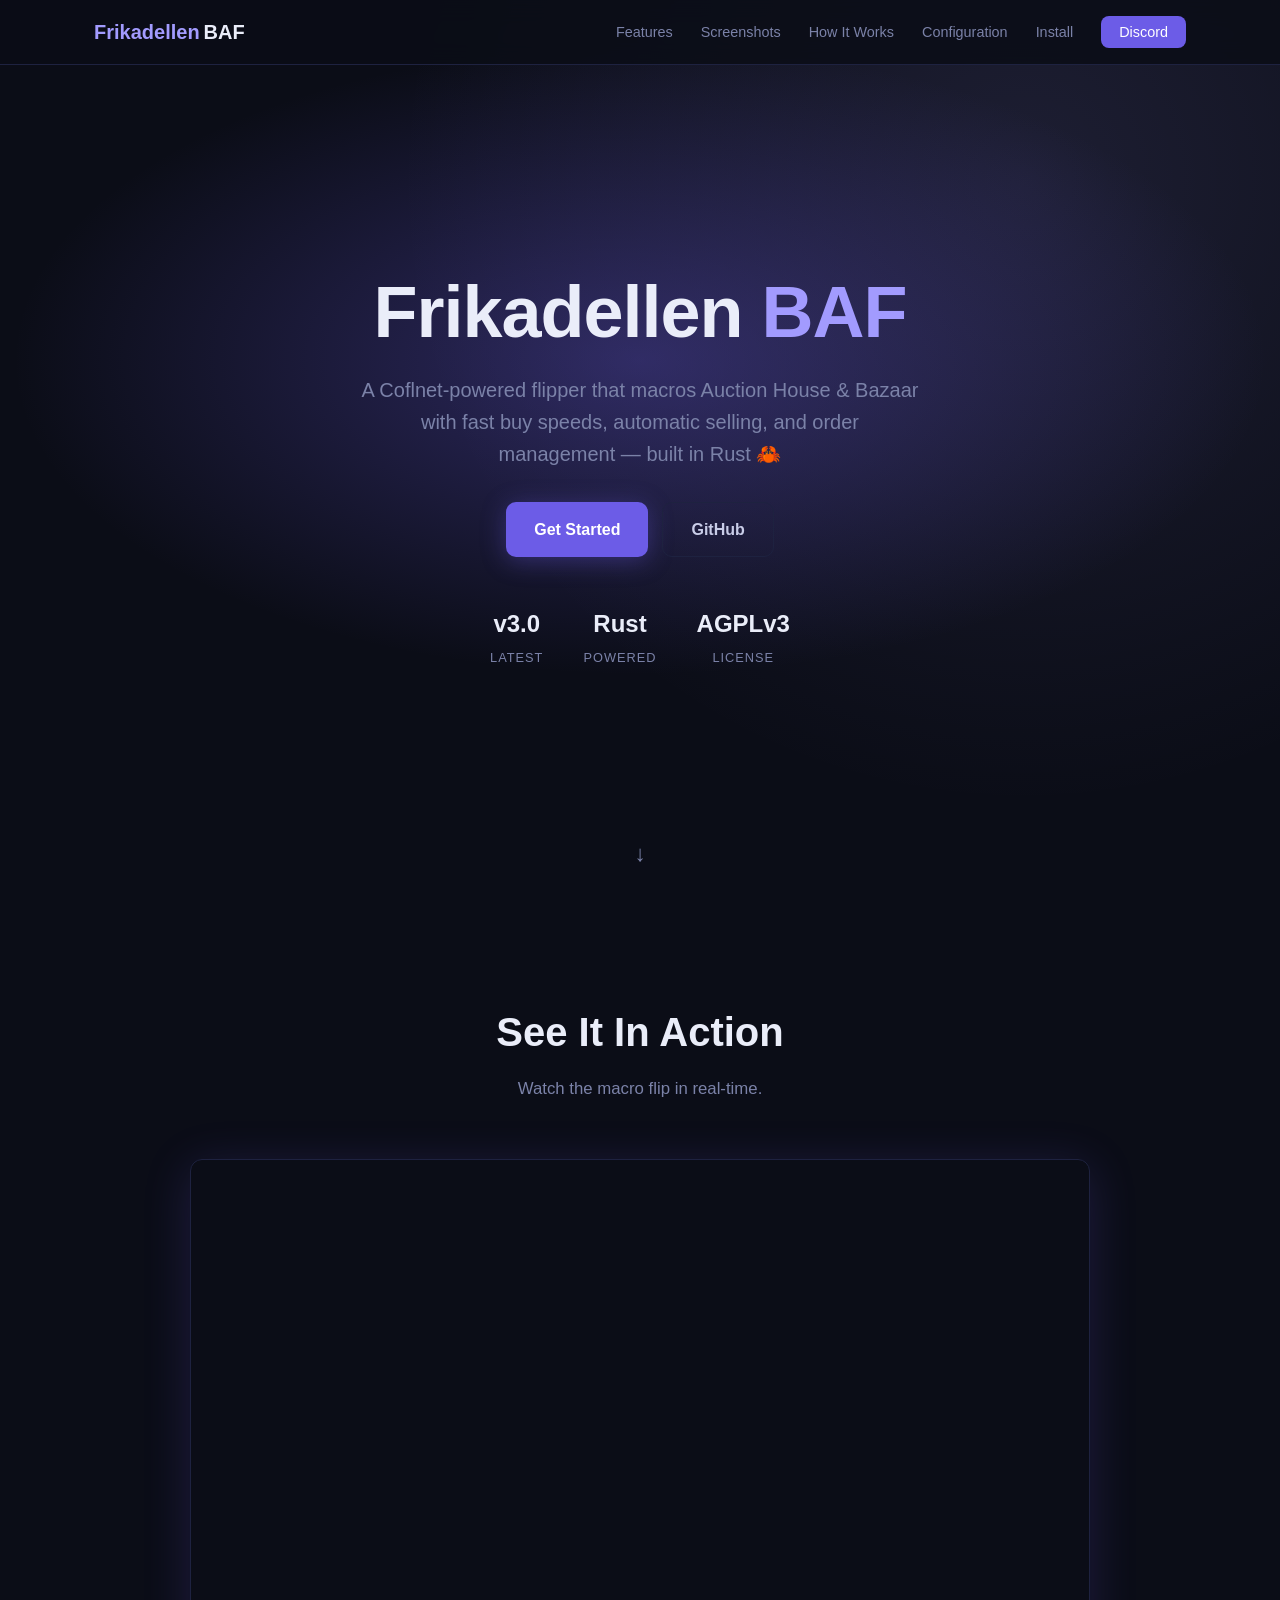
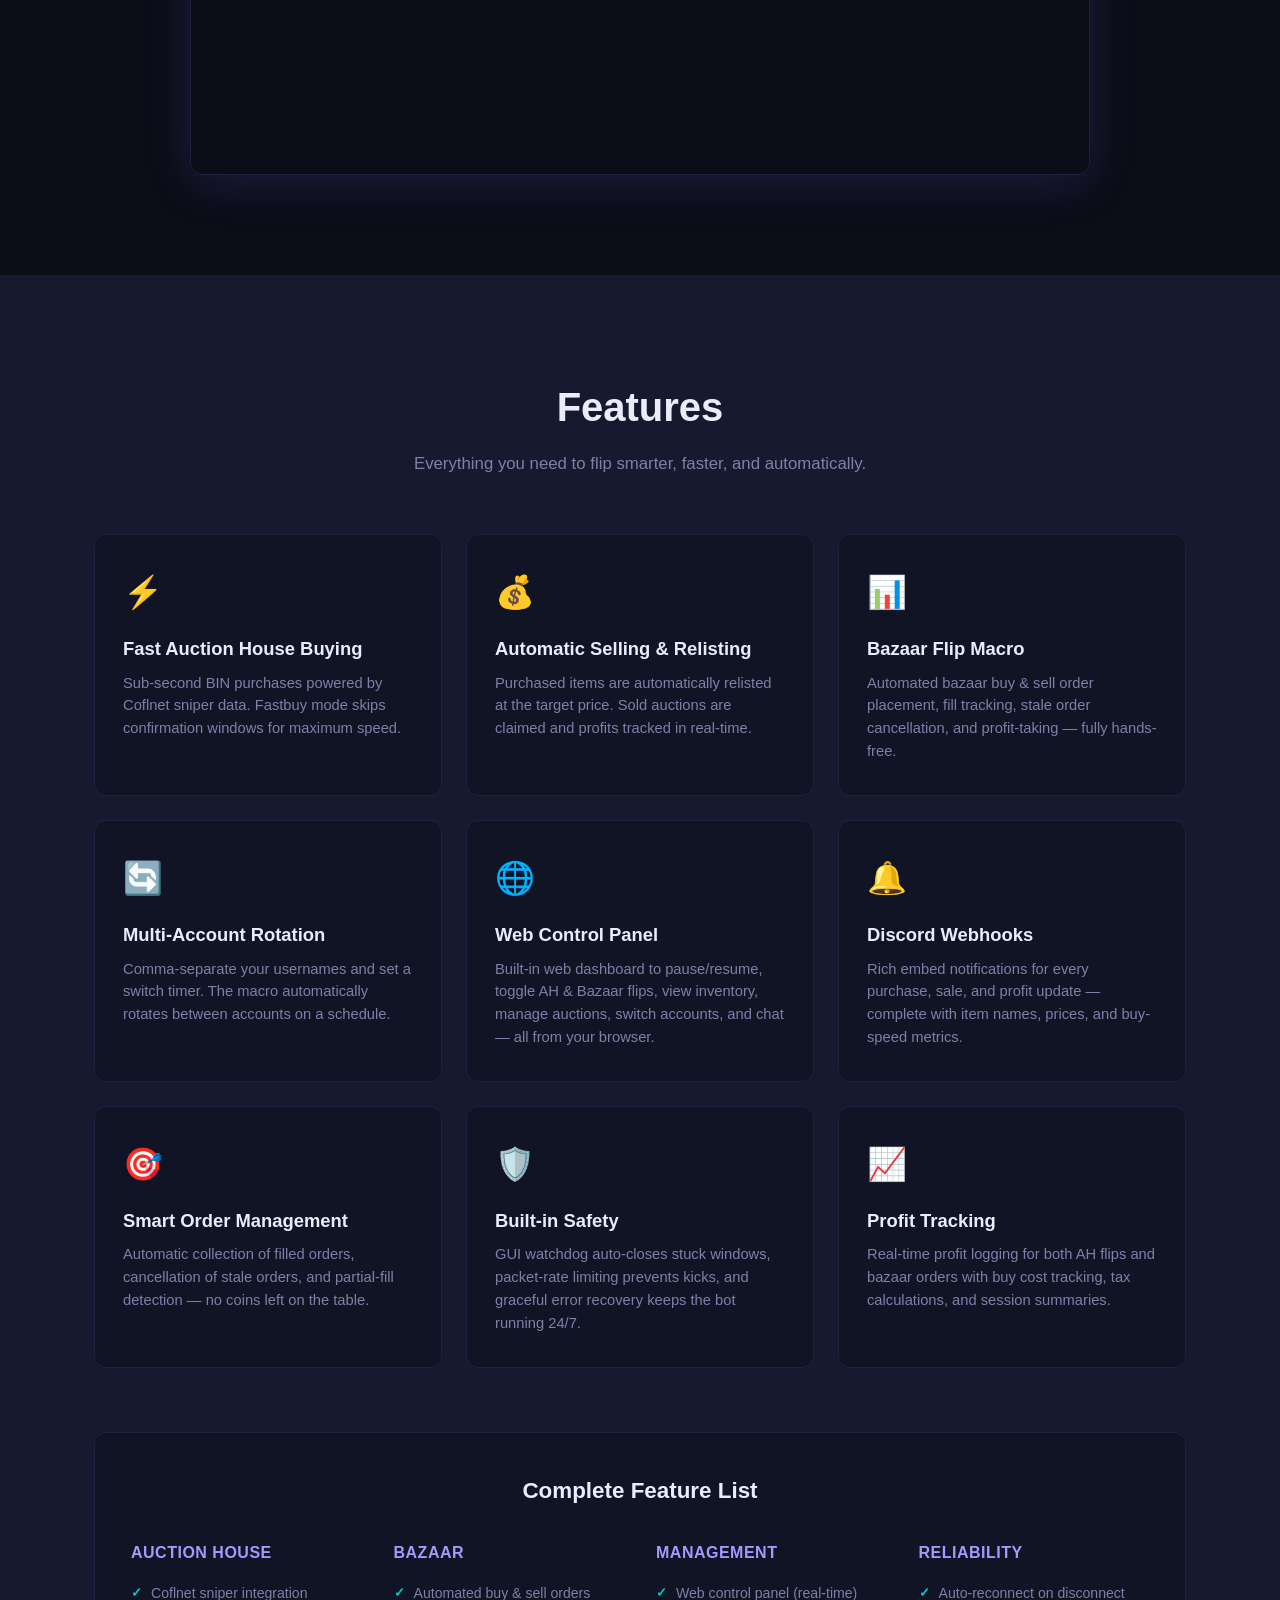
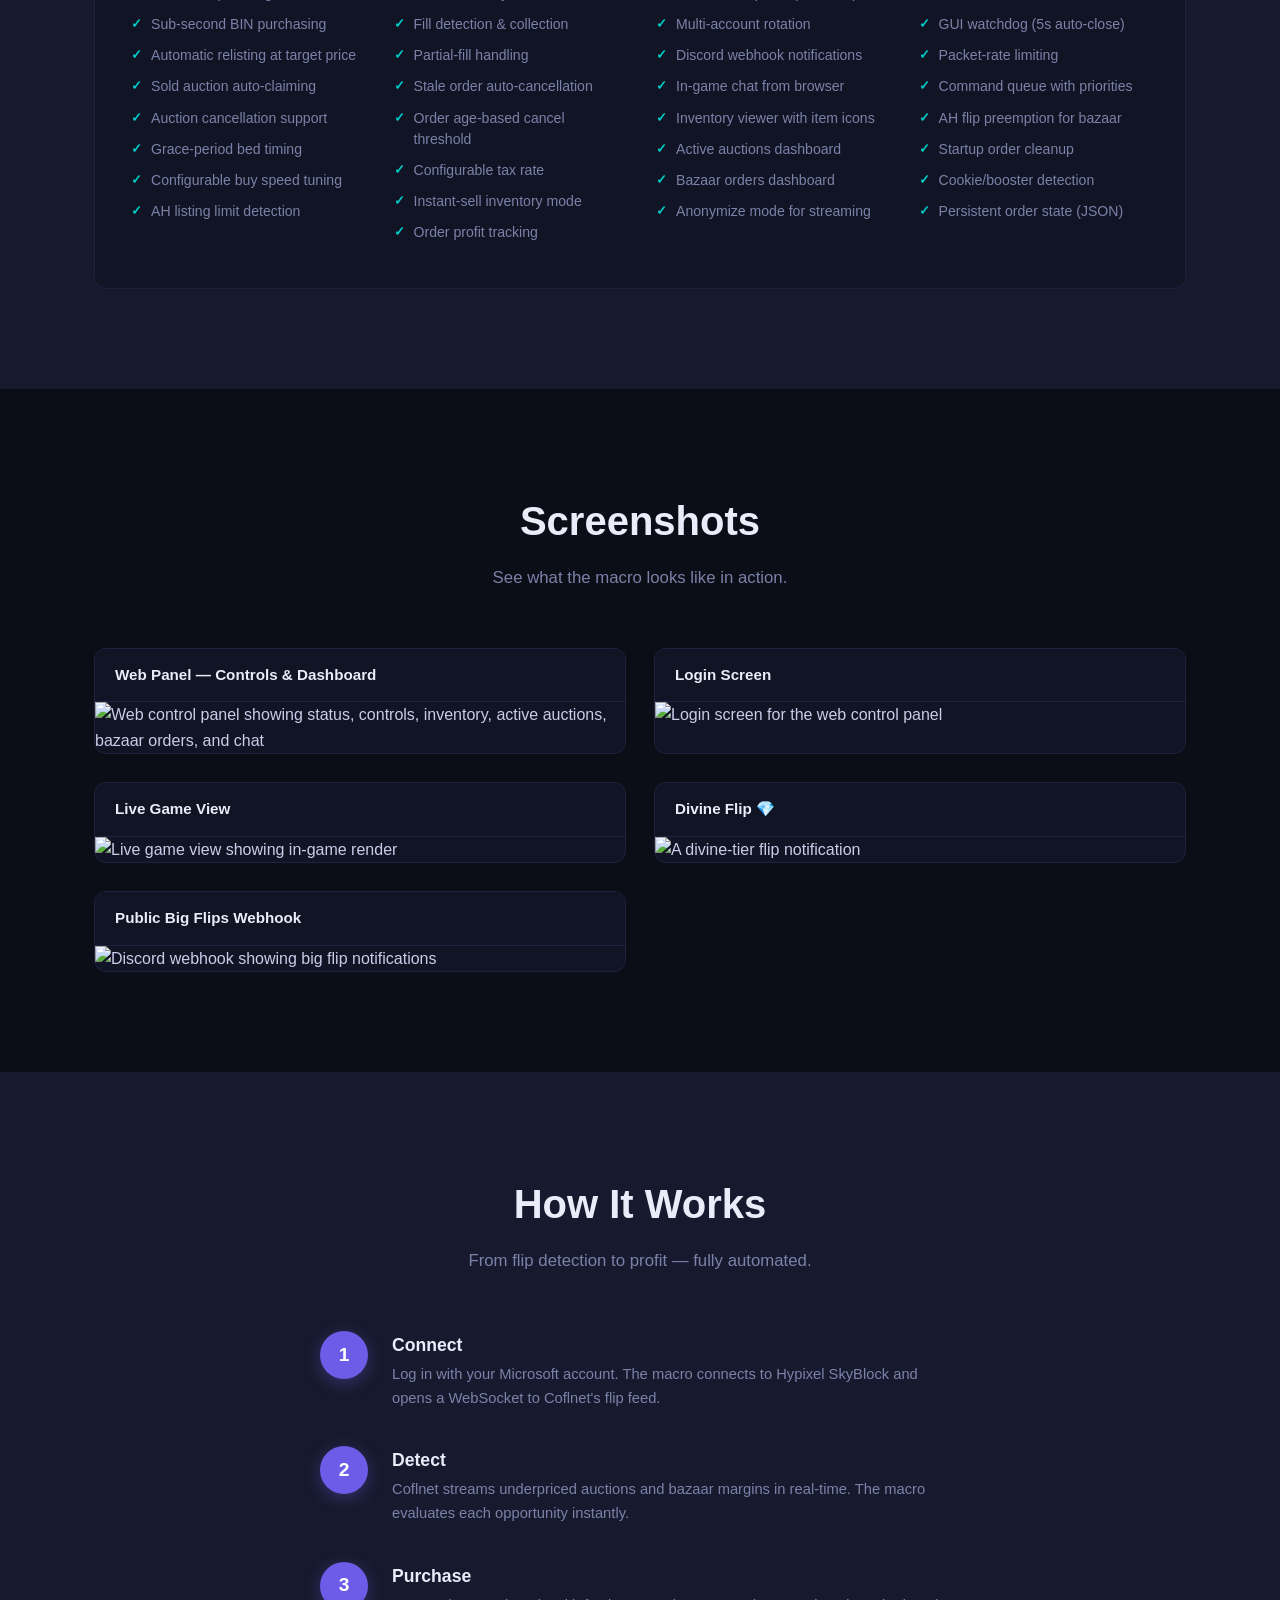
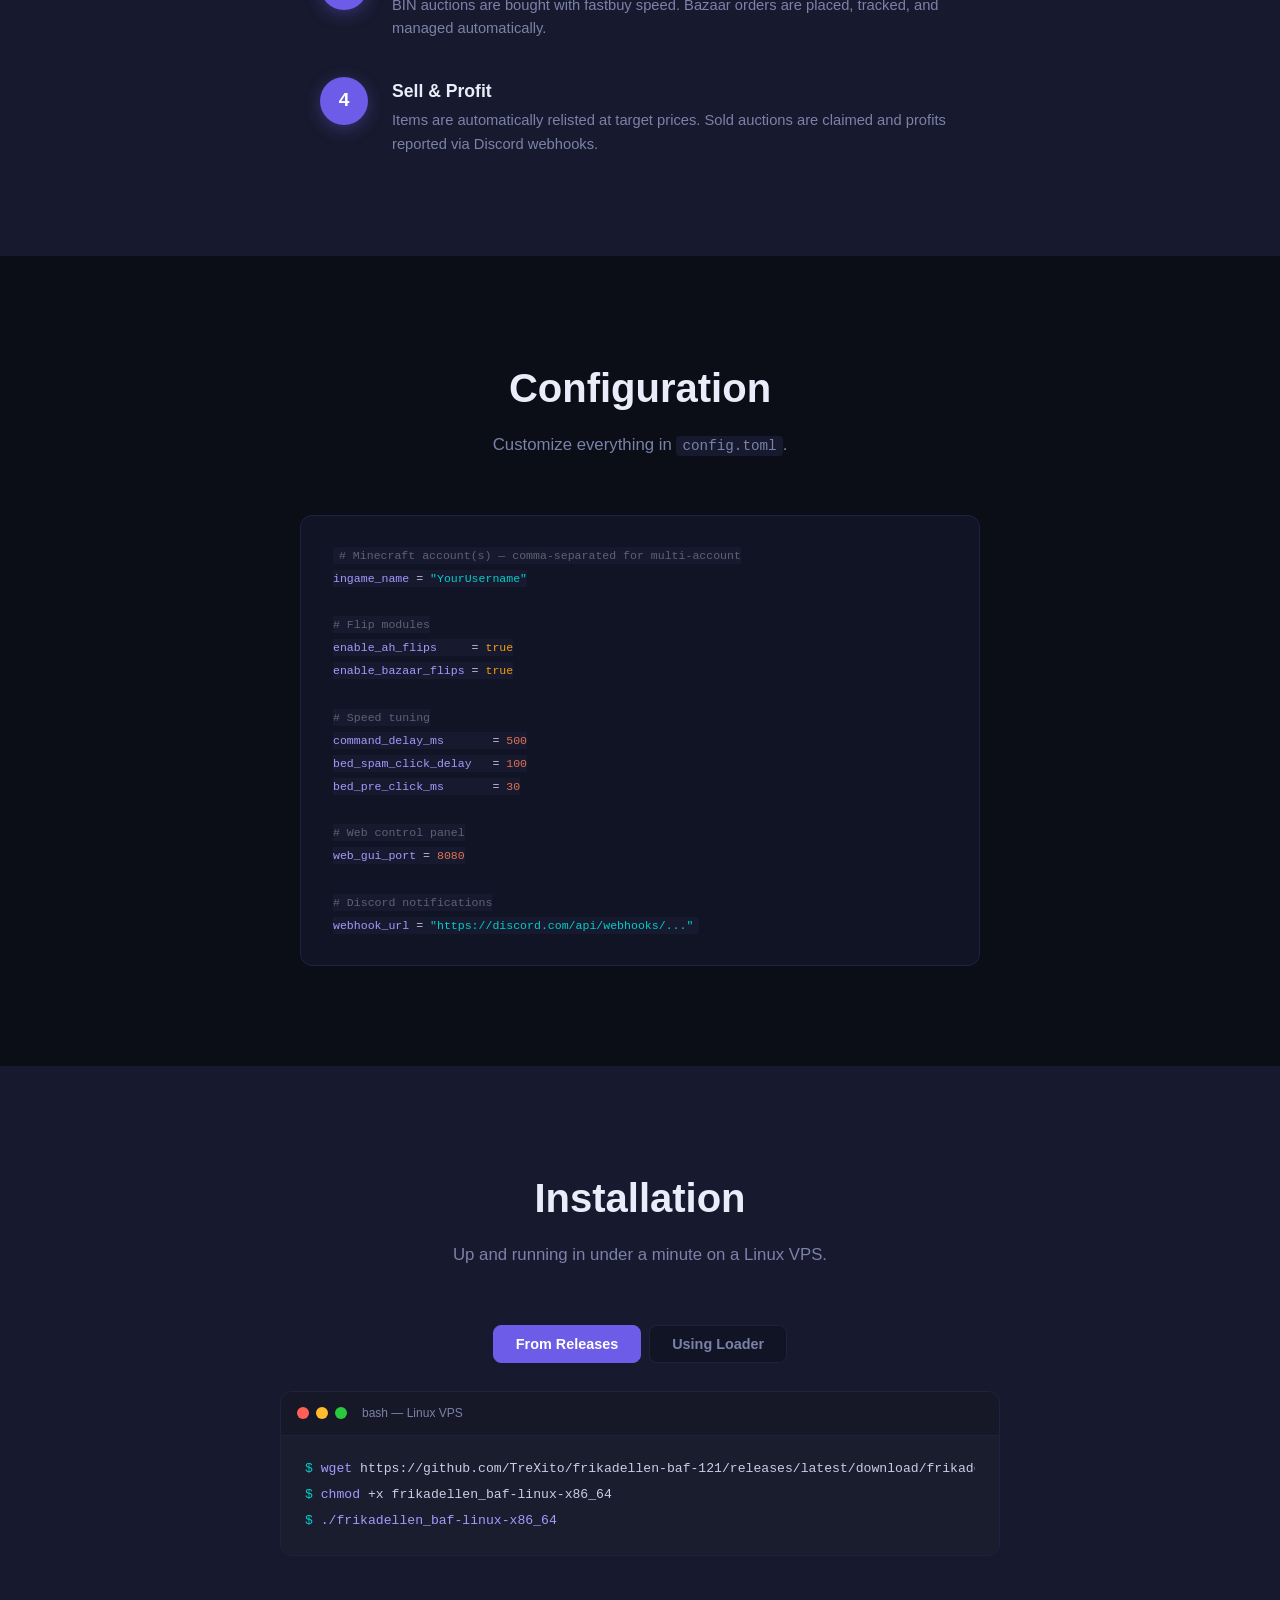
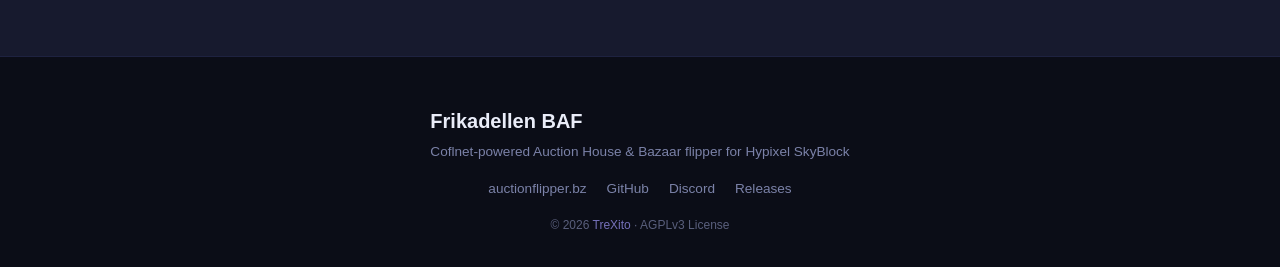
==== index.html @ fec40a4d "Alot" ====
<!DOCTYPE html>
<html lang="en">
<head>
    <meta charset="UTF-8">
    <meta name="viewport" content="width=device-width, initial-scale=1.0">
    <title>Frikadellen BAF — Bazaar &amp; Auction Flipper</title>
    <link rel="stylesheet" href="style.css">
    <link rel="icon" href="data:image/svg+xml,<svg xmlns='http://www.w3.org/2000/svg' viewBox='0 0 100 100'><text y='.9em' font-size='90'>🦀</text></svg>">
</head>
<body>

<!-- ── Navigation ─────────────────────────────────────────────── -->
<nav id="navbar">
    <div class="nav-container">
        <a href="#" class="logo"><span>Frikadellen</span> BAF</a>
        <ul class="nav-links">
            <li><a href="#features">Features</a></li>
            <li><a href="#screenshots">Screenshots</a></li>
            <li><a href="#how-it-works">How It Works</a></li>
            <li><a href="#config">Configuration</a></li>
            <li><a href="#install">Install</a></li>
            <li><a href="https://discord.gg/42DvX6T9jh" class="btn-nav" target="_blank" rel="noopener">Discord</a></li>
        </ul>
    </div>
</nav>

<!-- ── Hero ────────────────────────────────────────────────────── -->
<header id="hero">
    <div class="hero-bg"></div>
    <div class="hero-content">
        <h1>Frikadellen <span class="accent">BAF</span></h1>
        <p class="tagline">A Coflnet-powered flipper that macros Auction House &amp; Bazaar with fast buy speeds, automatic selling, and order management — built in Rust&nbsp;🦀</p>
        <div class="hero-buttons">
            <a href="#install" class="btn btn-primary">Get Started</a>
            <a href="https://github.com/TreXito/frikadellen-baf-121" class="btn btn-outline" target="_blank" rel="noopener">GitHub</a>
        </div>
        <div class="hero-stats">
            <div class="stat"><span class="stat-value">v3.0</span><span class="stat-label">Latest</span></div>
            <div class="stat"><span class="stat-value">Rust</span><span class="stat-label">Powered</span></div>
            <div class="stat"><span class="stat-value">AGPLv3</span><span class="stat-label">License</span></div>
        </div>
    </div>
    <div class="scroll-hint" aria-hidden="true">
        <span>↓</span>
    </div>
</header>

<!-- ── Video Showcase ──────────────────────────────────────────── -->
<section id="showcase">
    <div class="container">
        <h2 class="section-title">See It In Action</h2>
        <p class="section-subtitle">Watch the macro flip in real-time.</p>
        <div class="video-wrapper">
            <!-- TODO: Replace VIDEO_ID_HERE with your YouTube video ID (e.g. dQw4w9WgXcQ) -->
            <iframe
                src="https://www.youtube.com/embed/VIDEO_ID_HERE?autoplay=1&mute=1&loop=1&playlist=VIDEO_ID_HERE&rel=0"
                title="Frikadellen BAF Showcase"
                style="border:none"
                allow="accelerometer; autoplay; clipboard-write; encrypted-media; gyroscope; picture-in-picture"
                allowfullscreen
            ></iframe>
        </div>
    </div>
</section>

<!-- ── Features ────────────────────────────────────────────────── -->
<section id="features">
    <div class="container">
        <h2 class="section-title">Features</h2>
        <p class="section-subtitle">Everything you need to flip smarter, faster, and automatically.</p>

        <div class="features-grid">

            <div class="feature-card">
                <div class="feature-icon">⚡</div>
                <h3>Fast Auction House Buying</h3>
                <p>Sub-second BIN purchases powered by Coflnet sniper data. Fastbuy mode skips confirmation windows for maximum speed.</p>
            </div>

            <div class="feature-card">
                <div class="feature-icon">💰</div>
                <h3>Automatic Selling &amp; Relisting</h3>
                <p>Purchased items are automatically relisted at the target price. Sold auctions are claimed and profits tracked in real-time.</p>
            </div>

            <div class="feature-card">
                <div class="feature-icon">📊</div>
                <h3>Bazaar Flip Macro</h3>
                <p>Automated bazaar buy &amp; sell order placement, fill tracking, stale order cancellation, and profit-taking — fully hands-free.</p>
            </div>

            <div class="feature-card">
                <div class="feature-icon">🔄</div>
                <h3>Multi-Account Rotation</h3>
                <p>Comma-separate your usernames and set a switch timer. The macro automatically rotates between accounts on a schedule.</p>
            </div>

            <div class="feature-card">
                <div class="feature-icon">🌐</div>
                <h3>Web Control Panel</h3>
                <p>Built-in web dashboard to pause/resume, toggle AH &amp; Bazaar flips, view inventory, manage auctions, switch accounts, and chat — all from your browser.</p>
            </div>

            <div class="feature-card">
                <div class="feature-icon">🔔</div>
                <h3>Discord Webhooks</h3>
                <p>Rich embed notifications for every purchase, sale, and profit update — complete with item names, prices, and buy-speed metrics.</p>
            </div>

            <div class="feature-card">
                <div class="feature-icon">🎯</div>
                <h3>Smart Order Management</h3>
                <p>Automatic collection of filled orders, cancellation of stale orders, and partial-fill detection — no coins left on the table.</p>
            </div>

            <div class="feature-card">
                <div class="feature-icon">🛡️</div>
                <h3>Built-in Safety</h3>
                <p>GUI watchdog auto-closes stuck windows, packet-rate limiting prevents kicks, and graceful error recovery keeps the bot running 24/7.</p>
            </div>

            <div class="feature-card">
                <div class="feature-icon">📈</div>
                <h3>Profit Tracking</h3>
                <p>Real-time profit logging for both AH flips and bazaar orders with buy cost tracking, tax calculations, and session summaries.</p>
            </div>

        </div>

        <!-- ── Full Feature List ──────────────────────────────── -->
        <div class="feature-list-section">
            <h3 class="feature-list-title">Complete Feature List</h3>
            <div class="feature-list-grid">
                <div class="feature-list-col">
                    <h4>Auction House</h4>
                    <ul class="feature-list">
                        <li>Coflnet sniper integration</li>
                        <li>Sub-second BIN purchasing</li>
                        <li>Automatic relisting at target price</li>
                        <li>Sold auction auto-claiming</li>
                        <li>Auction cancellation support</li>
                        <li>Grace-period bed timing</li>
                        <li>Configurable buy speed tuning</li>
                        <li>AH listing limit detection</li>
                    </ul>
                </div>
                <div class="feature-list-col">
                    <h4>Bazaar</h4>
                    <ul class="feature-list">
                        <li>Automated buy &amp; sell orders</li>
                        <li>Fill detection &amp; collection</li>
                        <li>Partial-fill handling</li>
                        <li>Stale order auto-cancellation</li>
                        <li>Order age-based cancel threshold</li>
                        <li>Configurable tax rate</li>
                        <li>Instant-sell inventory mode</li>
                        <li>Order profit tracking</li>
                    </ul>
                </div>
                <div class="feature-list-col">
                    <h4>Management</h4>
                    <ul class="feature-list">
                        <li>Web control panel (real-time)</li>
                        <li>Multi-account rotation</li>
                        <li>Discord webhook notifications</li>
                        <li>In-game chat from browser</li>
                        <li>Inventory viewer with item icons</li>
                        <li>Active auctions dashboard</li>
                        <li>Bazaar orders dashboard</li>
                        <li>Anonymize mode for streaming</li>
                    </ul>
                </div>
                <div class="feature-list-col">
                    <h4>Reliability</h4>
                    <ul class="feature-list">
                        <li>Auto-reconnect on disconnect</li>
                        <li>GUI watchdog (5s auto-close)</li>
                        <li>Packet-rate limiting</li>
                        <li>Command queue with priorities</li>
                        <li>AH flip preemption for bazaar</li>
                        <li>Startup order cleanup</li>
                        <li>Cookie/booster detection</li>
                        <li>Persistent order state (JSON)</li>
                    </ul>
                </div>
            </div>
        </div>
    </div>
</section>

<!-- ── Screenshots ─────────────────────────────────────────────── -->
<section id="screenshots">
    <div class="container">
        <h2 class="section-title">Screenshots</h2>
        <p class="section-subtitle">See what the macro looks like in action.</p>

        <div class="screenshot-grid">
            <div class="screenshot-card">
                <div class="screenshot-label">Web Panel — Controls &amp; Dashboard</div>
                <img src="https://github.com/user-attachments/assets/8600abbd-34ea-4fd2-ad7d-9754ef390d39" alt="Web control panel showing status, controls, inventory, active auctions, bazaar orders, and chat" loading="lazy">
            </div>
            <div class="screenshot-card">
                <div class="screenshot-label">Login Screen</div>
                <img src="https://github.com/user-attachments/assets/55a28e4b-ec5e-4896-af9b-b62e28190909" alt="Login screen for the web control panel" loading="lazy">
            </div>
            <div class="screenshot-card">
                <div class="screenshot-label">Live Game View</div>
                <img src="https://github.com/user-attachments/assets/cbca2c75-ff56-45f8-bad1-3fb0a7e8cfd2" alt="Live game view showing in-game render" loading="lazy">
            </div>
            <div class="screenshot-card">
                <div class="screenshot-label">Divine Flip 💎</div>
                <img src="https://github.com/user-attachments/assets/95897563-ebc4-47c6-bfd1-0c30c8df715b" alt="A divine-tier flip notification" loading="lazy">
            </div>
            <div class="screenshot-card">
                <div class="screenshot-label">Public Big Flips Webhook</div>
                <img src="https://github.com/user-attachments/assets/0fcb24fe-6a14-4a27-9926-5928bb08725b" alt="Discord webhook showing big flip notifications" loading="lazy">
            </div>
        </div>
    </div>
</section>

<!-- ── How It Works ────────────────────────────────────────────── -->
<section id="how-it-works">
    <div class="container">
        <h2 class="section-title">How It Works</h2>
        <p class="section-subtitle">From flip detection to profit — fully automated.</p>

        <div class="steps">
            <div class="step">
                <div class="step-number">1</div>
                <div class="step-content">
                    <h3>Connect</h3>
                    <p>Log in with your Microsoft account. The macro connects to Hypixel SkyBlock and opens a WebSocket to Coflnet's flip feed.</p>
                </div>
            </div>
            <div class="step">
                <div class="step-number">2</div>
                <div class="step-content">
                    <h3>Detect</h3>
                    <p>Coflnet streams underpriced auctions and bazaar margins in real-time. The macro evaluates each opportunity instantly.</p>
                </div>
            </div>
            <div class="step">
                <div class="step-number">3</div>
                <div class="step-content">
                    <h3>Purchase</h3>
                    <p>BIN auctions are bought with fastbuy speed. Bazaar orders are placed, tracked, and managed automatically.</p>
                </div>
            </div>
            <div class="step">
                <div class="step-number">4</div>
                <div class="step-content">
                    <h3>Sell &amp; Profit</h3>
                    <p>Items are automatically relisted at target prices. Sold auctions are claimed and profits reported via Discord webhooks.</p>
                </div>
            </div>
        </div>
    </div>
</section>

<!-- ── Configuration ───────────────────────────────────────────── -->
<section id="config">
    <div class="container">
        <h2 class="section-title">Configuration</h2>
        <p class="section-subtitle">Customize everything in <code>config.toml</code>.</p>

        <div class="config-block">
            <pre><code><span class="c"># Minecraft account(s) — comma-separated for multi-account</span>
<span class="k">ingame_name</span> = <span class="s">"YourUsername"</span>

<span class="c"># Flip modules</span>
<span class="k">enable_ah_flips</span>     = <span class="b">true</span>
<span class="k">enable_bazaar_flips</span> = <span class="b">true</span>

<span class="c"># Speed tuning</span>
<span class="k">command_delay_ms</span>       = <span class="n">500</span>
<span class="k">bed_spam_click_delay</span>   = <span class="n">100</span>
<span class="k">bed_pre_click_ms</span>       = <span class="n">30</span>

<span class="c"># Web control panel</span>
<span class="k">web_gui_port</span> = <span class="n">8080</span>

<span class="c"># Discord notifications</span>
<span class="k">webhook_url</span> = <span class="s">"https://discord.com/api/webhooks/..."</span></code></pre>
        </div>
    </div>
</section>

<!-- ── Install ─────────────────────────────────────────────────── -->
<section id="install">
    <div class="container">
        <h2 class="section-title">Installation</h2>
        <p class="section-subtitle">Up and running in under a minute on a Linux VPS.</p>

        <div class="install-tabs">
            <button type="button" class="tab active" data-tab="release">From Releases</button>
            <button type="button" class="tab" data-tab="loader">Using Loader</button>
        </div>

        <div class="install-content active" id="tab-release">
            <div class="terminal">
                <div class="terminal-header">
                    <span class="dot red"></span>
                    <span class="dot yellow"></span>
                    <span class="dot green"></span>
                    <span class="terminal-title">bash — Linux VPS</span>
                </div>
                <div class="terminal-body">
                    <p><span class="prompt">$</span> <span class="cmd">wget</span> https://github.com/TreXito/frikadellen-baf-121/releases/latest/download/frikadellen_baf-linux-x86_64</p>
                    <p><span class="prompt">$</span> <span class="cmd">chmod</span> +x frikadellen_baf-linux-x86_64</p>
                    <p><span class="prompt">$</span> <span class="cmd">./frikadellen_baf-linux-x86_64</span></p>
                </div>
            </div>
        </div>

        <div class="install-content" id="tab-loader">
            <div class="terminal">
                <div class="terminal-header">
                    <span class="dot red"></span>
                    <span class="dot yellow"></span>
                    <span class="dot green"></span>
                    <span class="terminal-title">bash — Linux VPS (Loader)</span>
                </div>
                <div class="terminal-body">
                    <p><span class="prompt">$</span> <span class="cmd">wget</span> https://github.com/TreXito/frikadellen-baf-121/releases/latest/download/FrikadellenBAF-loader-linux-x86_64</p>
                    <p><span class="prompt">$</span> <span class="cmd">chmod</span> +x FrikadellenBAF-loader-linux-x86_64</p>
                    <p><span class="prompt">$</span> <span class="cmd">./FrikadellenBAF-loader-linux-x86_64</span></p>
                </div>
            </div>
            <p class="loader-note">The loader automatically downloads and runs the latest version.</p>
        </div>
    </div>
</section>

<!-- ── Footer ──────────────────────────────────────────────────── -->
<footer>
    <div class="container footer-content">
        <div class="footer-brand">
            <span class="logo">Frikadellen BAF</span>
            <p>Coflnet-powered Auction House &amp; Bazaar flipper for Hypixel SkyBlock</p>
        </div>
        <div class="footer-links">
            <a href="https://auctionflipper.bz" target="_blank" rel="noopener">auctionflipper.bz</a>
            <a href="https://github.com/TreXito/frikadellen-baf-121" target="_blank" rel="noopener">GitHub</a>
            <a href="https://discord.gg/42DvX6T9jh" target="_blank" rel="noopener">Discord</a>
            <a href="https://github.com/TreXito/frikadellen-baf-121/releases" target="_blank" rel="noopener">Releases</a>
        </div>
        <p class="footer-copy">&copy; 2026 <a href="https://trexito.com" target="_blank" rel="noopener">TreXito</a> &middot; AGPLv3 License</p>
    </div>
</footer>

<script src="script.js"></script>
</body>
</html>
---- style.css ----
/* ── Reset & Base ──────────────────────────────────────────── */
*,
*::before,
*::after {
    margin: 0;
    padding: 0;
    box-sizing: border-box;
}

:root {
    --bg:        #0b0d17;
    --bg-card:   #111425;
    --bg-nav:    rgba(11, 13, 23, .85);
    --surface:   #171a2e;
    --border:    #1e2240;
    --text:      #c9cde8;
    --text-dim:  #7b82a8;
    --heading:   #eaedf9;
    --accent:    #6c5ce7;
    --accent2:   #a29bfe;
    --glow:      rgba(108, 92, 231, .35);
    --success:   #00cec9;
    --radius:    12px;
    --max-w:     1140px;
    --transition: .3s ease;
}

html {
    scroll-behavior: smooth;
    font-size: 16px;
}

body {
    font-family: 'Inter', -apple-system, BlinkMacSystemFont, 'Segoe UI', Roboto, sans-serif;
    background: var(--bg);
    color: var(--text);
    line-height: 1.6;
    overflow-x: hidden;
}

a { color: var(--accent2); text-decoration: none; transition: color var(--transition); }
a:hover { color: #fff; }

code {
    font-family: 'JetBrains Mono', 'Fira Code', monospace;
    background: var(--surface);
    padding: 2px 6px;
    border-radius: 4px;
    font-size: .85em;
}

.container { max-width: var(--max-w); margin: 0 auto; padding: 0 24px; }

/* ── Navigation ───────────────────────────────────────────── */
#navbar {
    position: fixed;
    top: 0;
    left: 0;
    right: 0;
    z-index: 100;
    background: var(--bg-nav);
    backdrop-filter: blur(12px);
    -webkit-backdrop-filter: blur(12px);
    border-bottom: 1px solid var(--border);
    transition: background var(--transition);
}

.nav-container {
    max-width: var(--max-w);
    margin: 0 auto;
    padding: 0 24px;
    display: flex;
    align-items: center;
    justify-content: space-between;
    height: 64px;
}

.logo {
    font-size: 1.25rem;
    font-weight: 700;
    color: var(--heading);
    display: flex;
    align-items: center;
    gap: 4px;
}
.logo span { color: var(--accent2); }

.nav-links {
    list-style: none;
    display: flex;
    align-items: center;
    gap: 28px;
}
.nav-links a {
    color: var(--text-dim);
    font-size: .9rem;
    font-weight: 500;
    transition: color var(--transition);
}
.nav-links a:hover { color: #fff; }

.btn-nav {
    background: var(--accent);
    color: #fff !important;
    padding: 8px 18px;
    border-radius: 8px;
    font-weight: 600;
}
.btn-nav:hover { background: var(--accent2); }

/* ── Hero ─────────────────────────────────────────────────── */
#hero {
    position: relative;
    min-height: 100vh;
    display: flex;
    flex-direction: column;
    align-items: center;
    justify-content: center;
    text-align: center;
    padding: 100px 24px 60px;
    overflow: hidden;
}

.hero-bg {
    position: absolute;
    inset: 0;
    background:
        radial-gradient(ellipse 70% 50% at 50% 40%, var(--glow) 0%, transparent 70%),
        radial-gradient(circle at 80% 20%, rgba(162, 155, 254, .12) 0%, transparent 50%);
    z-index: 0;
}

.hero-content { position: relative; z-index: 1; max-width: 720px; }

#hero h1 {
    font-size: clamp(2.5rem, 6vw, 4.5rem);
    font-weight: 800;
    color: var(--heading);
    letter-spacing: -1px;
    line-height: 1.15;
    margin-bottom: 20px;
}
.accent { color: var(--accent2); }

.tagline {
    font-size: clamp(1rem, 2.2vw, 1.25rem);
    color: var(--text-dim);
    max-width: 560px;
    margin: 0 auto 32px;
}

.hero-buttons { display: flex; gap: 14px; justify-content: center; flex-wrap: wrap; }

.btn {
    display: inline-flex;
    align-items: center;
    gap: 8px;
    padding: 14px 28px;
    border-radius: 10px;
    font-weight: 600;
    font-size: 1rem;
    transition: transform var(--transition), box-shadow var(--transition), background var(--transition);
    cursor: pointer;
    border: none;
}
.btn:hover { transform: translateY(-2px); }

.btn-primary {
    background: var(--accent);
    color: #fff;
    box-shadow: 0 4px 24px var(--glow);
}
.btn-primary:hover { background: var(--accent2); color: #fff; }

.btn-outline {
    background: transparent;
    color: var(--text);
    border: 1px solid var(--border);
}
.btn-outline:hover { border-color: var(--accent2); color: #fff; }

.hero-stats {
    display: flex;
    justify-content: center;
    gap: 40px;
    margin-top: 48px;
}
.stat { text-align: center; }
.stat-value { display: block; font-size: 1.5rem; font-weight: 700; color: var(--heading); }
.stat-label { font-size: .8rem; color: var(--text-dim); text-transform: uppercase; letter-spacing: 1px; }

.scroll-hint {
    position: absolute;
    bottom: 28px;
    animation: bounce 2s infinite;
    color: var(--text-dim);
    font-size: 1.4rem;
}
@keyframes bounce {
    0%, 100% { transform: translateY(0); }
    50%      { transform: translateY(8px); }
}

/* ── Sections ─────────────────────────────────────────────── */
section {
    padding: 100px 0;
}
section:nth-child(odd) { background: var(--bg); }
section:nth-child(even) { background: var(--surface); }

.section-title {
    font-size: clamp(1.8rem, 4vw, 2.5rem);
    font-weight: 800;
    color: var(--heading);
    text-align: center;
    margin-bottom: 12px;
}
.section-subtitle {
    text-align: center;
    color: var(--text-dim);
    max-width: 520px;
    margin: 0 auto 56px;
    font-size: 1.05rem;
}

/* ── Feature Cards ────────────────────────────────────────── */
.features-grid {
    display: grid;
    grid-template-columns: repeat(auto-fill, minmax(300px, 1fr));
    gap: 24px;
}

.feature-card {
    background: var(--bg-card);
    border: 1px solid var(--border);
    border-radius: var(--radius);
    padding: 32px 28px;
    transition: transform var(--transition), border-color var(--transition), box-shadow var(--transition);
}
.feature-card:hover {
    transform: translateY(-4px);
    border-color: var(--accent);
    box-shadow: 0 8px 32px rgba(108, 92, 231, .15);
}

.feature-icon {
    font-size: 2rem;
    margin-bottom: 16px;
}

.feature-card h3 {
    font-size: 1.15rem;
    color: var(--heading);
    margin-bottom: 8px;
}
.feature-card p {
    color: var(--text-dim);
    font-size: .92rem;
    line-height: 1.55;
}

/* ── Feature List ────────────────────────────────────────── */
.feature-list-section {
    margin-top: 64px;
    background: var(--bg-card);
    border: 1px solid var(--border);
    border-radius: var(--radius);
    padding: 40px 36px;
}
.feature-list-title {
    font-size: 1.4rem;
    color: var(--heading);
    text-align: center;
    margin-bottom: 32px;
    font-weight: 700;
}
.feature-list-grid {
    display: grid;
    grid-template-columns: repeat(auto-fill, minmax(220px, 1fr));
    gap: 32px;
}
.feature-list-col h4 {
    color: var(--accent2);
    font-size: 1rem;
    font-weight: 700;
    margin-bottom: 12px;
    text-transform: uppercase;
    letter-spacing: .5px;
}
.feature-list {
    list-style: none;
    padding: 0;
}
.feature-list li {
    color: var(--text-dim);
    font-size: .88rem;
    line-height: 1.5;
    padding: 5px 0;
    padding-left: 20px;
    position: relative;
}
.feature-list li::before {
    content: "✓";
    position: absolute;
    left: 0;
    color: var(--success);
    font-weight: 700;
    font-size: .8rem;
}

/* ── Video Showcase ──────────────────────────────────────── */
.video-wrapper {
    position: relative;
    padding-bottom: 56.25%; /* 16:9 aspect ratio */
    height: 0;
    overflow: hidden;
    border-radius: var(--radius);
    border: 1px solid var(--border);
    box-shadow: 0 8px 48px rgba(108, 92, 231, .2);
    max-width: 900px;
    margin: 0 auto;
}
.video-wrapper iframe {
    position: absolute;
    top: 0;
    left: 0;
    width: 100%;
    height: 100%;
    border-radius: var(--radius);
}

/* ── Screenshots ─────────────────────────────────────────── */
.screenshot-grid {
    display: grid;
    grid-template-columns: repeat(auto-fill, minmax(400px, 1fr));
    gap: 28px;
}
.screenshot-card {
    background: var(--bg-card);
    border: 1px solid var(--border);
    border-radius: var(--radius);
    overflow: hidden;
    transition: transform var(--transition), border-color var(--transition), box-shadow var(--transition);
}
.screenshot-card:hover {
    transform: translateY(-4px);
    border-color: var(--accent);
    box-shadow: 0 8px 32px rgba(108, 92, 231, .18);
}
.screenshot-label {
    padding: 14px 20px;
    font-weight: 600;
    font-size: .95rem;
    color: var(--heading);
    background: rgba(17, 20, 37, .8);
    border-bottom: 1px solid var(--border);
}
.screenshot-card img {
    width: 100%;
    height: auto;
    display: block;
}

/* ── Steps ────────────────────────────────────────────────── */
.steps {
    max-width: 640px;
    margin: 0 auto;
    display: flex;
    flex-direction: column;
    gap: 36px;
}

.step {
    display: flex;
    align-items: flex-start;
    gap: 24px;
}

.step-number {
    flex-shrink: 0;
    width: 48px;
    height: 48px;
    border-radius: 50%;
    background: var(--accent);
    color: #fff;
    font-weight: 700;
    font-size: 1.2rem;
    display: flex;
    align-items: center;
    justify-content: center;
    box-shadow: 0 4px 16px var(--glow);
}

.step-content h3 {
    color: var(--heading);
    font-size: 1.1rem;
    margin-bottom: 4px;
}
.step-content p {
    color: var(--text-dim);
    font-size: .92rem;
}

/* ── Config Block ─────────────────────────────────────────── */
.config-block {
    background: var(--bg-card);
    border: 1px solid var(--border);
    border-radius: var(--radius);
    padding: 28px 32px;
    overflow-x: auto;
    max-width: 680px;
    margin: 0 auto;
}
.config-block pre {
    font-family: 'JetBrains Mono', 'Fira Code', monospace;
    font-size: .85rem;
    line-height: 1.7;
    color: var(--text);
}
.config-block .c { color: #5c6370; }
.config-block .k { color: var(--accent2); }
.config-block .s { color: var(--success); }
.config-block .b { color: #f39c12; }
.config-block .n { color: #e17055; }

/* ── Install Tabs ─────────────────────────────────────────── */
.install-tabs {
    display: flex;
    justify-content: center;
    gap: 8px;
    margin-bottom: 28px;
}

.tab {
    background: var(--bg-card);
    border: 1px solid var(--border);
    color: var(--text-dim);
    padding: 10px 22px;
    border-radius: 8px;
    cursor: pointer;
    font-size: .9rem;
    font-weight: 600;
    transition: background var(--transition), color var(--transition), border-color var(--transition);
}
.tab:hover { color: #fff; border-color: var(--accent); }
.tab.active { background: var(--accent); color: #fff; border-color: var(--accent); }

.install-content { display: none; max-width: 720px; margin: 0 auto; }
.install-content.active { display: block; }

.loader-note {
    text-align: center;
    color: var(--text-dim);
    font-size: .85rem;
    margin-top: 12px;
}

/* Terminal */
.terminal {
    background: #1a1d2e;
    border: 1px solid var(--border);
    border-radius: var(--radius);
    overflow: hidden;
}
.terminal-header {
    display: flex;
    align-items: center;
    gap: 7px;
    padding: 12px 16px;
    background: #13152380;
    border-bottom: 1px solid var(--border);
}
.dot { width: 12px; height: 12px; border-radius: 50%; }
.dot.red    { background: #ff5f56; }
.dot.yellow { background: #ffbd2e; }
.dot.green  { background: #27c93f; }
.terminal-title { margin-left: 8px; font-size: .75rem; color: var(--text-dim); }
.terminal-body {
    padding: 20px 24px;
    font-family: 'JetBrains Mono', 'Fira Code', monospace;
    font-size: .82rem;
    line-height: 2;
}
.terminal-body p { white-space: nowrap; overflow-x: auto; }
.prompt { color: var(--success); }
.cmd    { color: var(--accent2); }

/* ── Footer ───────────────────────────────────────────────── */
footer {
    padding: 48px 0 32px;
    border-top: 1px solid var(--border);
    background: var(--bg);
}
.footer-content {
    display: flex;
    flex-direction: column;
    align-items: center;
    gap: 16px;
    text-align: center;
}
.footer-brand p { color: var(--text-dim); font-size: .85rem; margin-top: 4px; }
.footer-links { display: flex; gap: 20px; }
.footer-links a { color: var(--text-dim); font-size: .85rem; }
.footer-links a:hover { color: var(--accent2); }
.footer-copy { color: var(--text-dim); font-size: .75rem; opacity: .7; }

/* ── Mobile ───────────────────────────────────────────────── */
@media (max-width: 768px) {
    .nav-links {
        gap: 16px;
        flex-wrap: wrap;
        justify-content: center;
    }

    section { padding: 64px 0; }

    .features-grid { grid-template-columns: 1fr; }

    .feature-list-grid { grid-template-columns: 1fr 1fr; }

    .screenshot-grid { grid-template-columns: 1fr; }

    .hero-stats { gap: 24px; }

    .terminal-body { font-size: .72rem; }
}

@media (max-width: 480px) {
    #hero h1 { font-size: 2rem; }
    .tagline { font-size: .95rem; }
    .hero-buttons { flex-direction: column; align-items: center; }
    .btn { width: 100%; justify-content: center; }
    .config-block { padding: 16px; }
    .config-block pre { font-size: .75rem; }
    .feature-list-grid { grid-template-columns: 1fr; }
    .feature-list-section { padding: 24px 20px; }
}
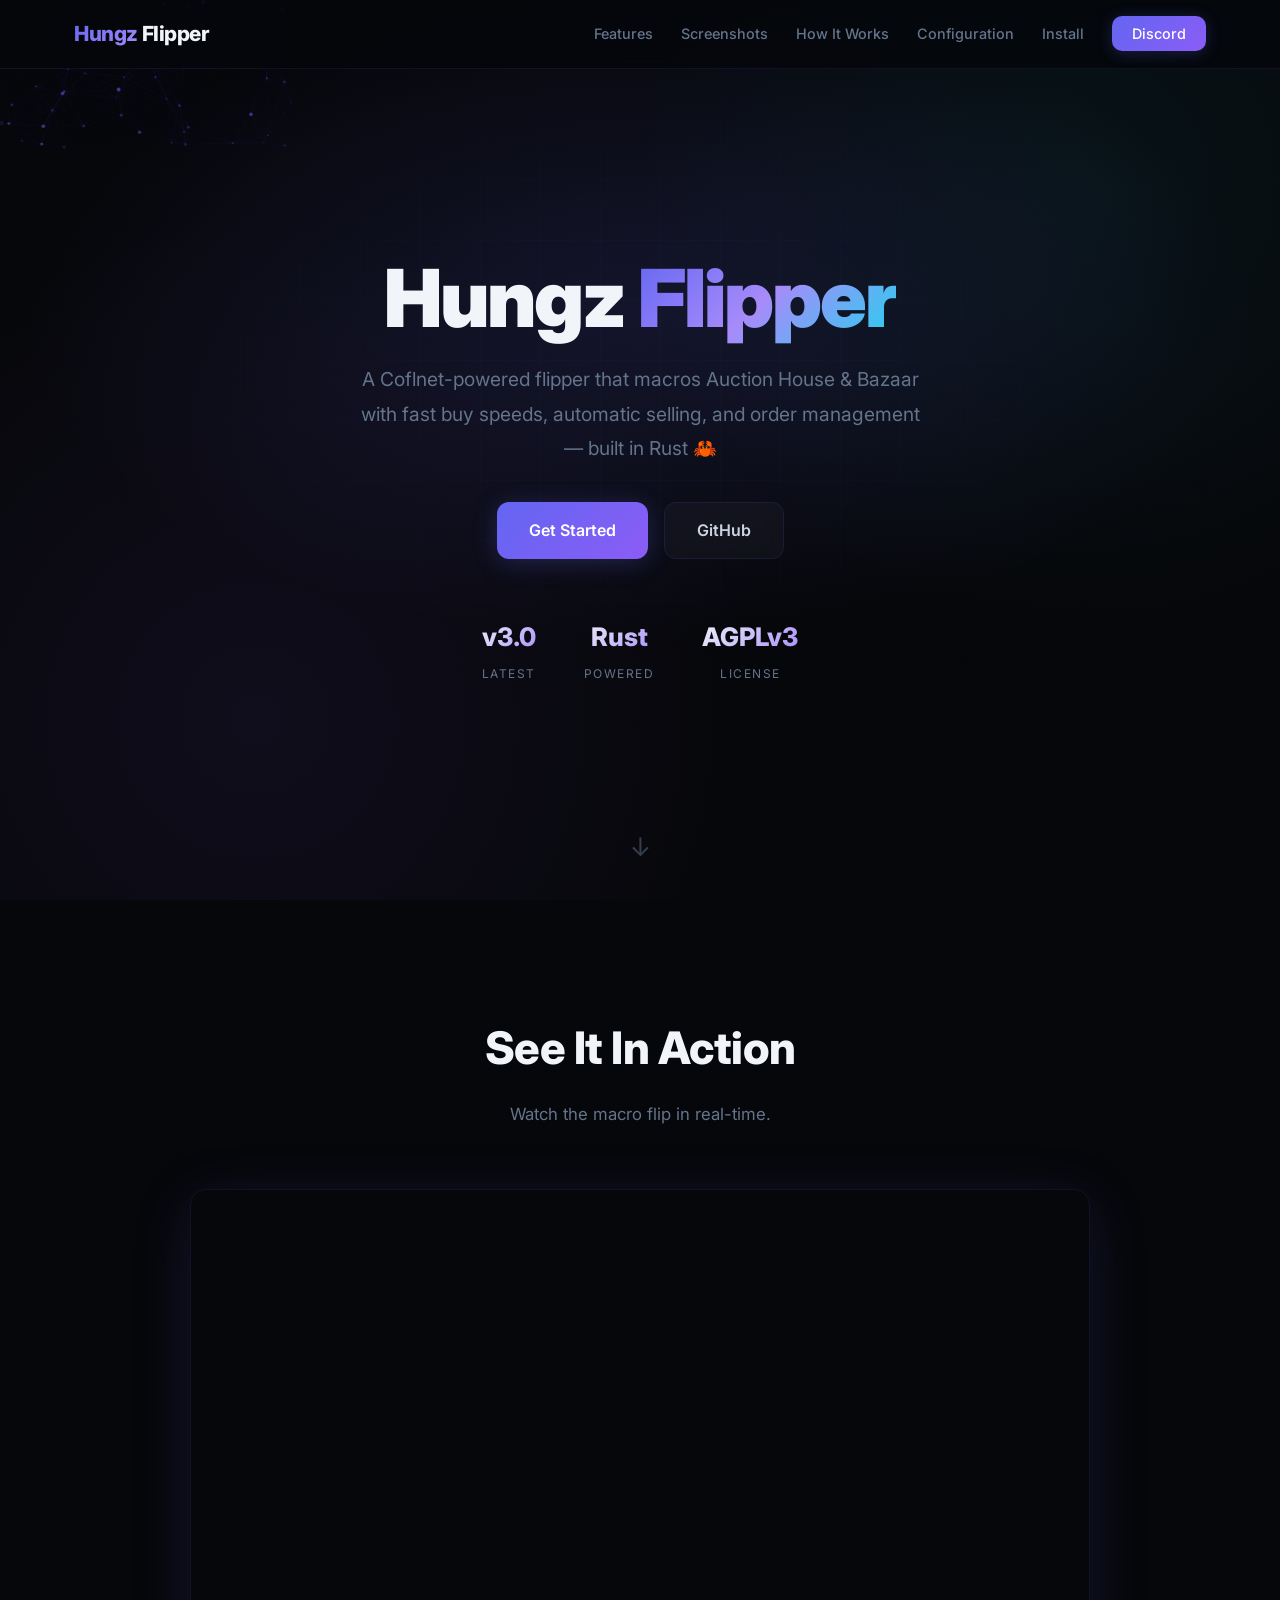
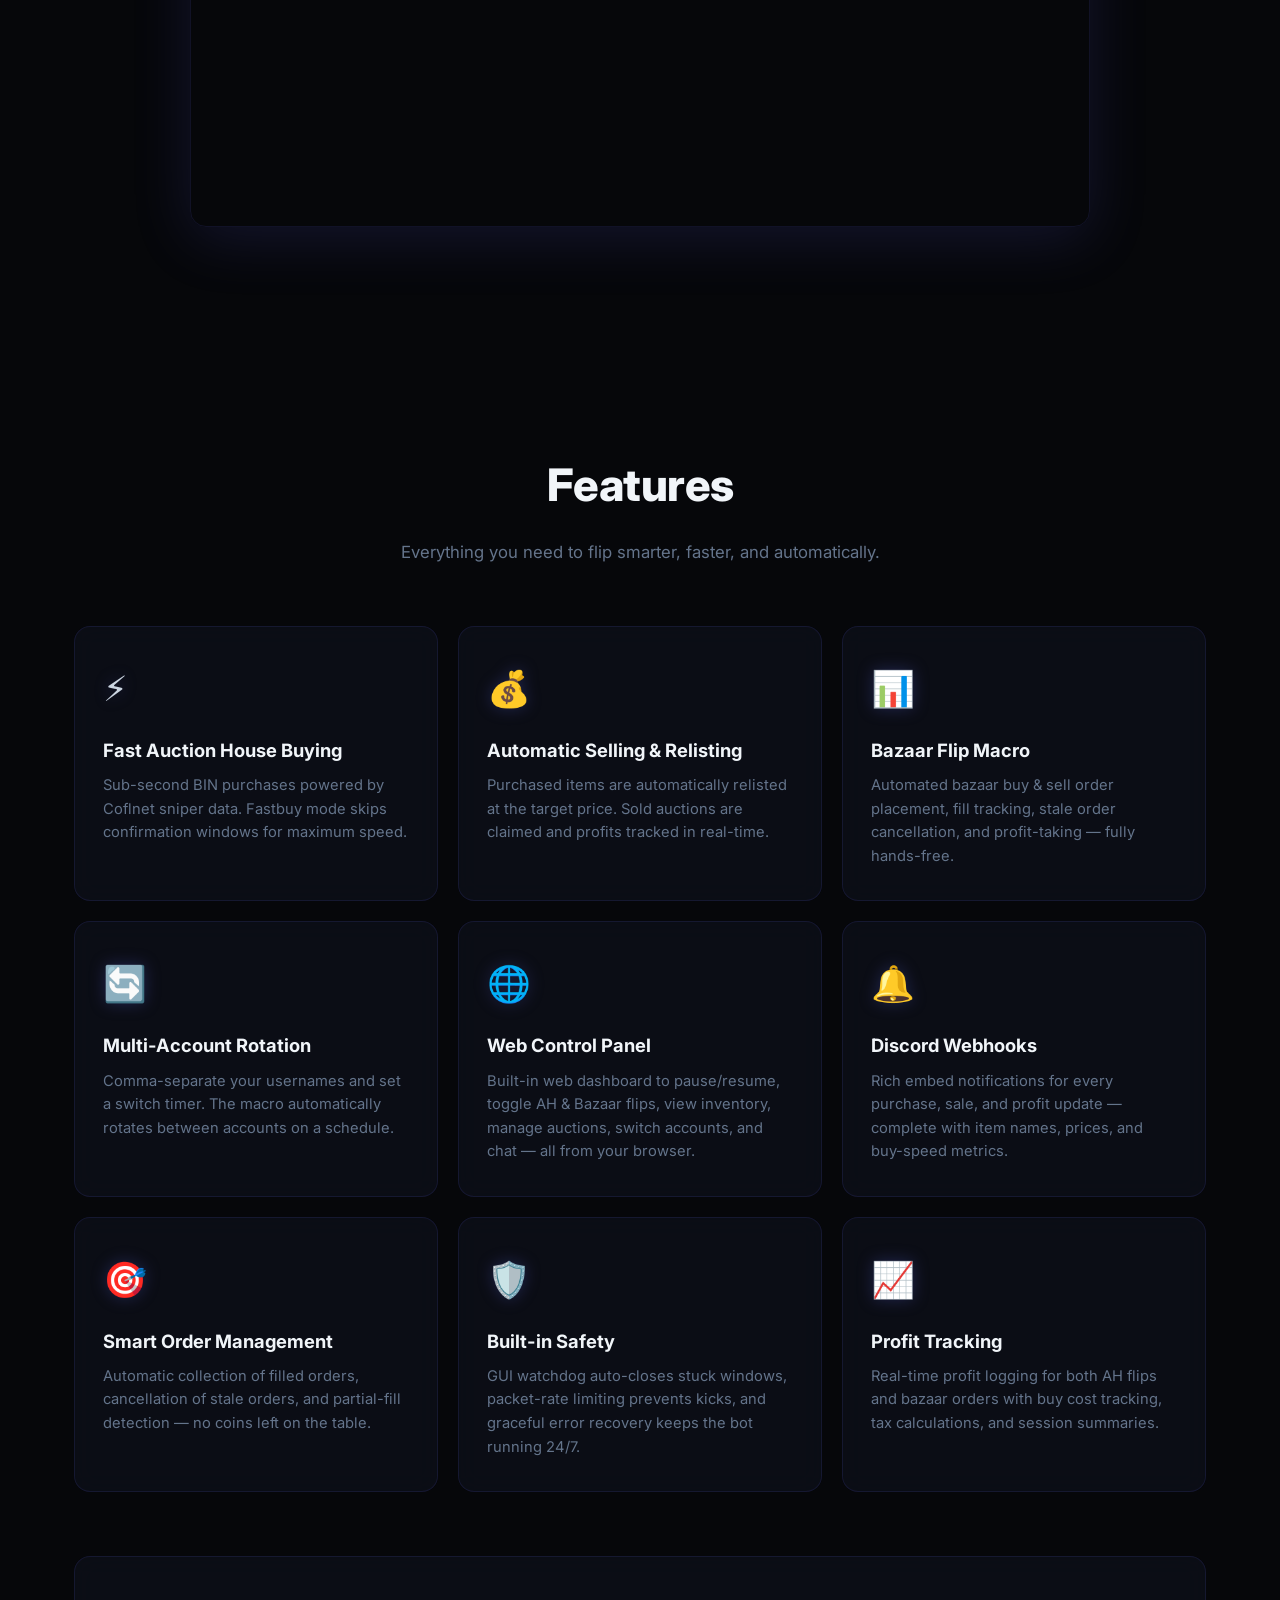
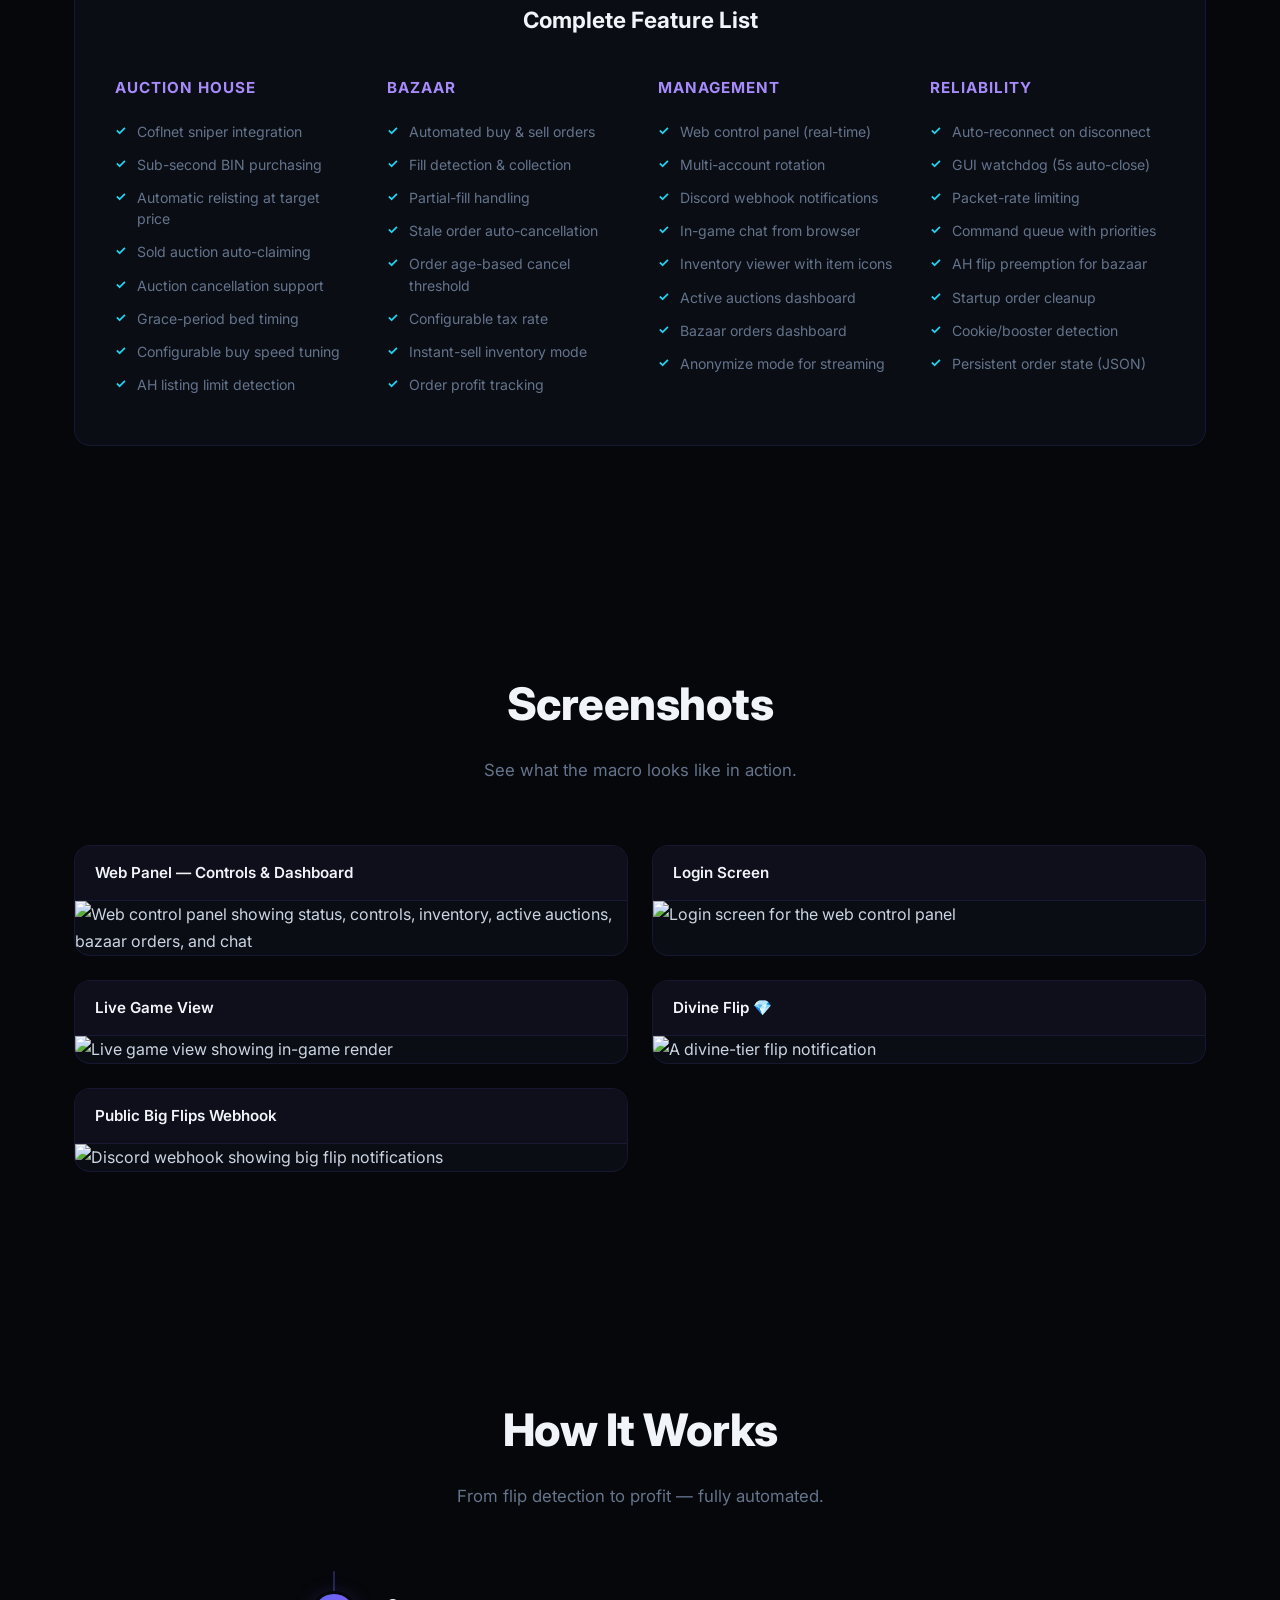
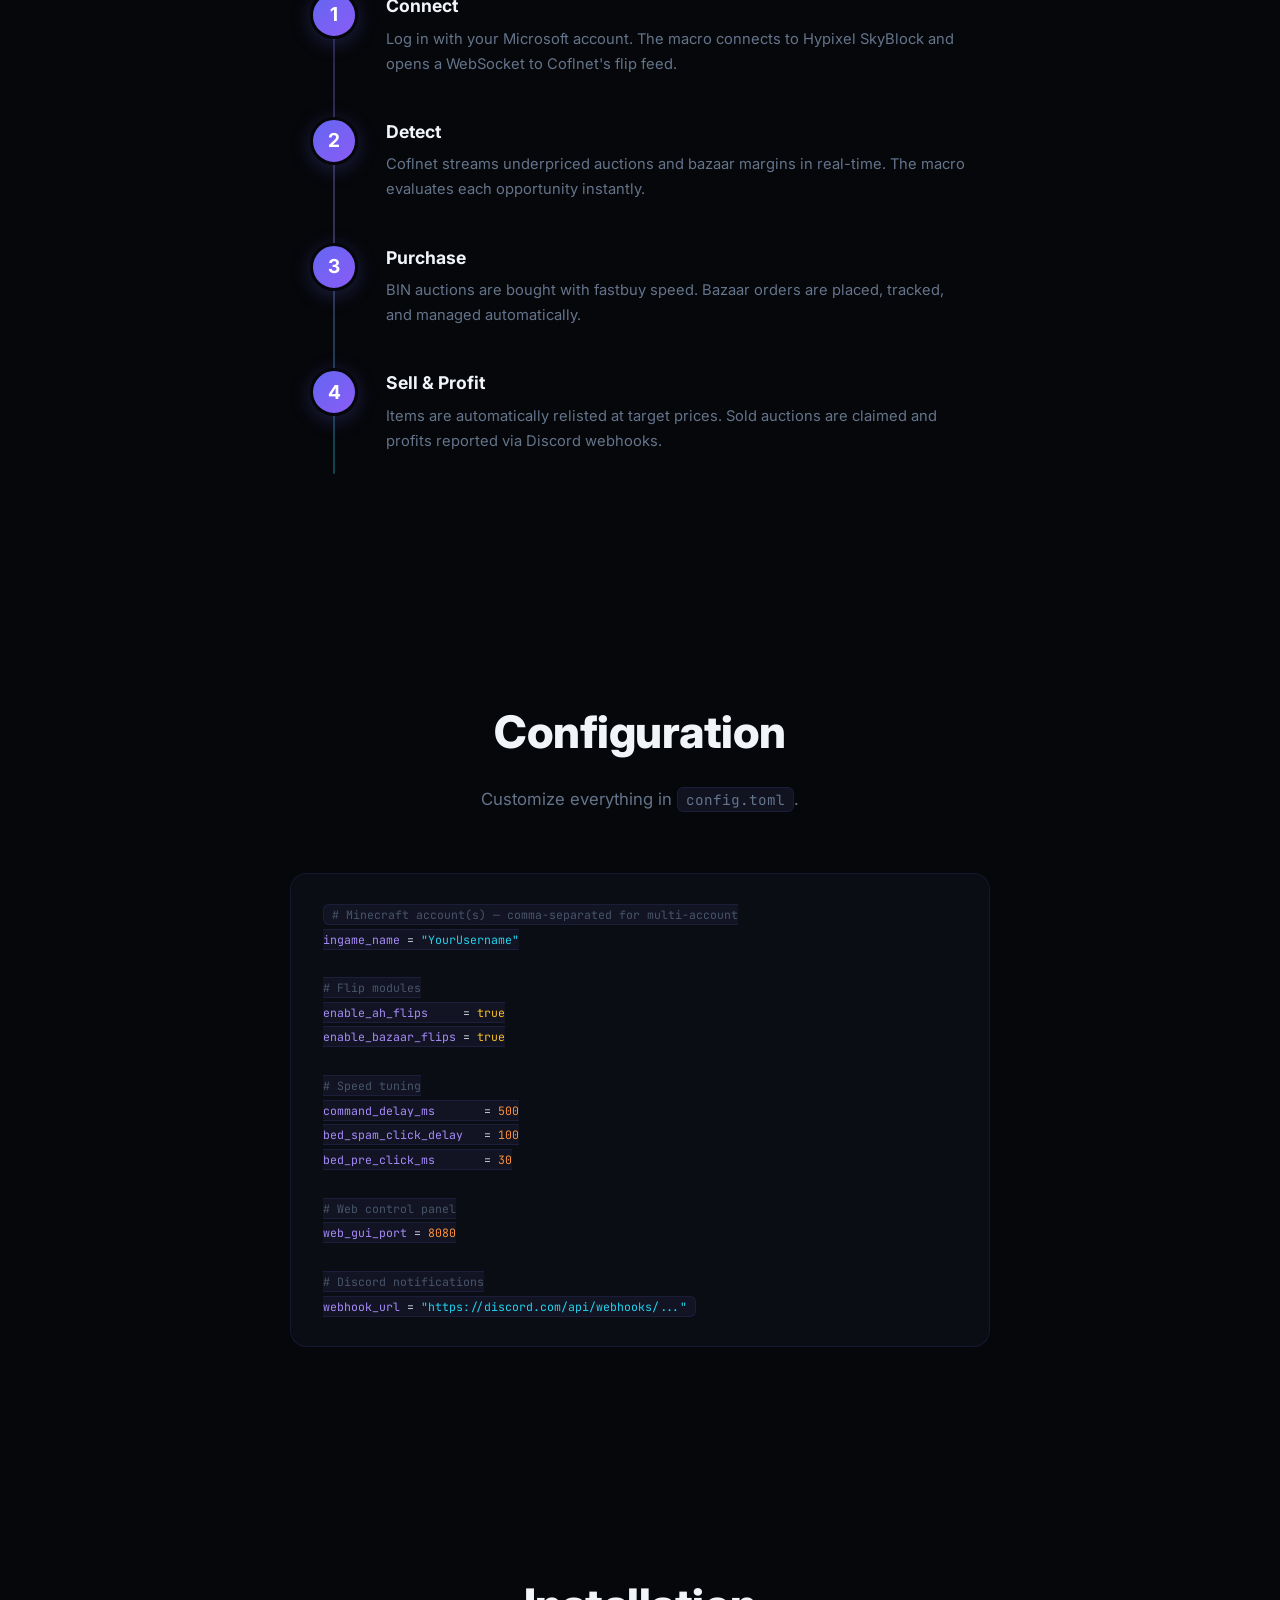
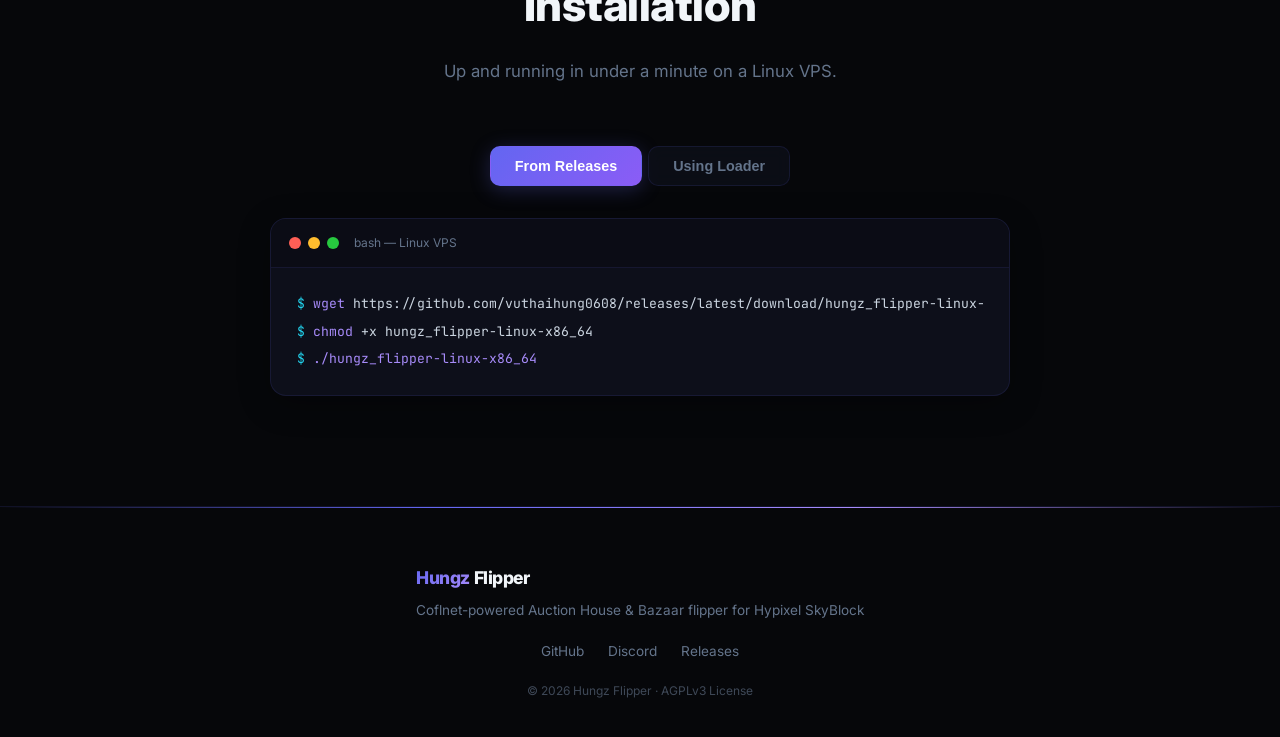
==== commit 569826b0: "Best bazaar flip ever" ====
--- a/index.html
+++ b/index.html
@@ -3,7 +3,9 @@
 <head>
     <meta charset="UTF-8">
     <meta name="viewport" content="width=device-width, initial-scale=1.0">
-    <title>Frikadellen BAF — Bazaar &amp; Auction Flipper</title>
+    <meta name="theme-color" content="#06070a">
+    <meta name="description" content="Hungz Flipper — A high-performance Rust-powered macro for automated auction house sniping, bazaar trading, and inventory management on Hypixel Skyblock.">
+    <title>Hungz Flipper — Bazaar &amp; Auction Flipper</title>
     <link rel="stylesheet" href="style.css">
     <link rel="icon" href="data:image/svg+xml,<svg xmlns='http://www.w3.org/2000/svg' viewBox='0 0 100 100'><text y='.9em' font-size='90'>🦀</text></svg>">
 </head>
@@ -12,14 +14,14 @@
 <!-- ── Navigation ─────────────────────────────────────────────── -->
 <nav id="navbar">
     <div class="nav-container">
-        <a href="#" class="logo"><span>Frikadellen</span> BAF</a>
+        <a href="#" class="logo"><span>Hungz</span> Flipper</a>
         <ul class="nav-links">
             <li><a href="#features">Features</a></li>
             <li><a href="#screenshots">Screenshots</a></li>
             <li><a href="#how-it-works">How It Works</a></li>
             <li><a href="#config">Configuration</a></li>
             <li><a href="#install">Install</a></li>
-            <li><a href="https://discord.gg/42DvX6T9jh" class="btn-nav" target="_blank" rel="noopener">Discord</a></li>
+            <li><a href="https://discord.gg/V6y5TfAyyH" class="btn-nav" target="_blank" rel="noopener">Discord</a></li>
         </ul>
     </div>
 </nav>
@@ -27,12 +29,13 @@
 <!-- ── Hero ────────────────────────────────────────────────────── -->
 <header id="hero">
     <div class="hero-bg"></div>
+    <canvas id="hero-particles"></canvas>
     <div class="hero-content">
-        <h1>Frikadellen <span class="accent">BAF</span></h1>
+        <h1>Hungz <span class="accent">Flipper</span></h1>
         <p class="tagline">A Coflnet-powered flipper that macros Auction House &amp; Bazaar with fast buy speeds, automatic selling, and order management — built in Rust&nbsp;🦀</p>
         <div class="hero-buttons">
             <a href="#install" class="btn btn-primary">Get Started</a>
-            <a href="https://github.com/TreXito/frikadellen-baf-121" class="btn btn-outline" target="_blank" rel="noopener">GitHub</a>
+            <a href="https://github.com/vuthaihung0608" class="btn btn-outline" target="_blank" rel="noopener">GitHub</a>
         </div>
         <div class="hero-stats">
             <div class="stat"><span class="stat-value">v3.0</span><span class="stat-label">Latest</span></div>
@@ -54,7 +57,7 @@
             <!-- TODO: Replace VIDEO_ID_HERE with your YouTube video ID (e.g. dQw4w9WgXcQ) -->
             <iframe
                 src="https://www.youtube.com/embed/VIDEO_ID_HERE?autoplay=1&mute=1&loop=1&playlist=VIDEO_ID_HERE&rel=0"
-                title="Frikadellen BAF Showcase"
+                title="Hungz Flipper Showcase"
                 style="border:none"
                 allow="accelerometer; autoplay; clipboard-write; encrypted-media; gyroscope; picture-in-picture"
                 allowfullscreen
@@ -306,9 +309,9 @@
                     <span class="terminal-title">bash — Linux VPS</span>
                 </div>
                 <div class="terminal-body">
-                    <p><span class="prompt">$</span> <span class="cmd">wget</span> https://github.com/TreXito/frikadellen-baf-121/releases/latest/download/frikadellen_baf-linux-x86_64</p>
-                    <p><span class="prompt">$</span> <span class="cmd">chmod</span> +x frikadellen_baf-linux-x86_64</p>
-                    <p><span class="prompt">$</span> <span class="cmd">./frikadellen_baf-linux-x86_64</span></p>
+                    <p><span class="prompt">$</span> <span class="cmd">wget</span> https://github.com/vuthaihung0608/releases/latest/download/hungz_flipper-linux-x86_64</p>
+                    <p><span class="prompt">$</span> <span class="cmd">chmod</span> +x hungz_flipper-linux-x86_64</p>
+                    <p><span class="prompt">$</span> <span class="cmd">./hungz_flipper-linux-x86_64</span></p>
                 </div>
             </div>
         </div>
@@ -322,9 +325,9 @@
                     <span class="terminal-title">bash — Linux VPS (Loader)</span>
                 </div>
                 <div class="terminal-body">
-                    <p><span class="prompt">$</span> <span class="cmd">wget</span> https://github.com/TreXito/frikadellen-baf-121/releases/latest/download/FrikadellenBAF-loader-linux-x86_64</p>
-                    <p><span class="prompt">$</span> <span class="cmd">chmod</span> +x FrikadellenBAF-loader-linux-x86_64</p>
-                    <p><span class="prompt">$</span> <span class="cmd">./FrikadellenBAF-loader-linux-x86_64</span></p>
+                    <p><span class="prompt">$</span> <span class="cmd">wget</span> https://github.com/vuthaihung0608/releases/latest/download/HungzFlipper-loader-linux-x86_64</p>
+                    <p><span class="prompt">$</span> <span class="cmd">chmod</span> +x HungzFlipper-loader-linux-x86_64</p>
+                    <p><span class="prompt">$</span> <span class="cmd">./HungzFlipper-loader-linux-x86_64</span></p>
                 </div>
             </div>
             <p class="loader-note">The loader automatically downloads and runs the latest version.</p>
@@ -336,16 +339,15 @@
 <footer>
     <div class="container footer-content">
         <div class="footer-brand">
-            <span class="logo">Frikadellen BAF</span>
+            <span class="logo"><span>Hungz</span> Flipper</span>
             <p>Coflnet-powered Auction House &amp; Bazaar flipper for Hypixel SkyBlock</p>
         </div>
         <div class="footer-links">
-            <a href="https://auctionflipper.bz" target="_blank" rel="noopener">auctionflipper.bz</a>
-            <a href="https://github.com/TreXito/frikadellen-baf-121" target="_blank" rel="noopener">GitHub</a>
-            <a href="https://discord.gg/42DvX6T9jh" target="_blank" rel="noopener">Discord</a>
-            <a href="https://github.com/TreXito/frikadellen-baf-121/releases" target="_blank" rel="noopener">Releases</a>
-        </div>
-        <p class="footer-copy">&copy; 2026 <a href="https://trexito.com" target="_blank" rel="noopener">TreXito</a> &middot; AGPLv3 License</p>
+            <a href="https://github.com/vuthaihung0608" target="_blank" rel="noopener">GitHub</a>
+            <a href="https://discord.gg/V6y5TfAyyH" target="_blank" rel="noopener">Discord</a>
+            <a href="https://github.com/vuthaihung0608/releases" target="_blank" rel="noopener">Releases</a>
+        </div>
+        <p class="footer-copy">&copy; 2026 Hungz Flipper &middot; AGPLv3 License</p>
     </div>
 </footer>
 
--- a/style.css
+++ b/style.css
@@ -1,537 +1,366 @@
 /* ── Reset & Base ──────────────────────────────────────────── */
-*,
-*::before,
-*::after {
-    margin: 0;
-    padding: 0;
-    box-sizing: border-box;
-}
-
-:root {
-    --bg:        #0b0d17;
-    --bg-card:   #111425;
-    --bg-nav:    rgba(11, 13, 23, .85);
-    --surface:   #171a2e;
-    --border:    #1e2240;
-    --text:      #c9cde8;
-    --text-dim:  #7b82a8;
-    --heading:   #eaedf9;
-    --accent:    #6c5ce7;
-    --accent2:   #a29bfe;
-    --glow:      rgba(108, 92, 231, .35);
-    --success:   #00cec9;
-    --radius:    12px;
-    --max-w:     1140px;
-    --transition: .3s ease;
-}
-
-html {
-    scroll-behavior: smooth;
-    font-size: 16px;
-}
-
-body {
-    font-family: 'Inter', -apple-system, BlinkMacSystemFont, 'Segoe UI', Roboto, sans-serif;
-    background: var(--bg);
-    color: var(--text);
-    line-height: 1.6;
-    overflow-x: hidden;
-}
-
-a { color: var(--accent2); text-decoration: none; transition: color var(--transition); }
-a:hover { color: #fff; }
-
-code {
-    font-family: 'JetBrains Mono', 'Fira Code', monospace;
-    background: var(--surface);
-    padding: 2px 6px;
-    border-radius: 4px;
-    font-size: .85em;
-}
-
-.container { max-width: var(--max-w); margin: 0 auto; padding: 0 24px; }
+@import url('https://fonts.googleapis.com/css2?family=Inter:wght@400;500;600;700;800;900&family=JetBrains+Mono:wght@400;500;700&display=swap');
+
+*,*::before,*::after{margin:0;padding:0;box-sizing:border-box}
+
+:root{
+    --bg:#06070a;
+    --bg-card:rgba(15,17,28,.65);
+    --bg-nav:rgba(6,7,10,.8);
+    --surface:rgba(22,25,42,.7);
+    --border:rgba(99,102,241,.12);
+    --border-hover:rgba(139,92,246,.4);
+    --text:#cbd5e1;
+    --text-dim:#64748b;
+    --heading:#f1f5f9;
+    --accent:#6366f1;
+    --accent2:#a78bfa;
+    --accent3:#8b5cf6;
+    --glow:rgba(99,102,241,.25);
+    --glow2:rgba(139,92,246,.2);
+    --success:#22d3ee;
+    --danger:#f43f5e;
+    --radius:16px;
+    --max-w:1180px;
+    --transition:.35s cubic-bezier(.4,0,.2,1);
+    --glass:blur(16px) saturate(1.8);
+}
+
+html{scroll-behavior:smooth;font-size:16px}
+
+body{
+    font-family:'Inter',system-ui,-apple-system,sans-serif;
+    background:var(--bg);
+    color:var(--text);
+    line-height:1.7;
+    overflow-x:hidden;
+}
+
+a{color:var(--accent2);text-decoration:none;transition:color var(--transition)}
+a:hover{color:#fff}
+
+code{
+    font-family:'JetBrains Mono','Fira Code',monospace;
+    background:var(--surface);
+    padding:2px 8px;
+    border-radius:6px;
+    font-size:.85em;
+    border:1px solid var(--border);
+}
+
+.container{max-width:var(--max-w);margin:0 auto;padding:0 24px}
 
 /* ── Navigation ───────────────────────────────────────────── */
-#navbar {
-    position: fixed;
-    top: 0;
-    left: 0;
-    right: 0;
-    z-index: 100;
-    background: var(--bg-nav);
-    backdrop-filter: blur(12px);
-    -webkit-backdrop-filter: blur(12px);
-    border-bottom: 1px solid var(--border);
-    transition: background var(--transition);
-}
-
-.nav-container {
-    max-width: var(--max-w);
-    margin: 0 auto;
-    padding: 0 24px;
-    display: flex;
-    align-items: center;
-    justify-content: space-between;
-    height: 64px;
-}
-
-.logo {
-    font-size: 1.25rem;
-    font-weight: 700;
-    color: var(--heading);
-    display: flex;
-    align-items: center;
-    gap: 4px;
-}
-.logo span { color: var(--accent2); }
-
-.nav-links {
-    list-style: none;
-    display: flex;
-    align-items: center;
-    gap: 28px;
-}
-.nav-links a {
-    color: var(--text-dim);
-    font-size: .9rem;
-    font-weight: 500;
-    transition: color var(--transition);
-}
-.nav-links a:hover { color: #fff; }
-
-.btn-nav {
-    background: var(--accent);
-    color: #fff !important;
-    padding: 8px 18px;
-    border-radius: 8px;
-    font-weight: 600;
-}
-.btn-nav:hover { background: var(--accent2); }
+#navbar{
+    position:fixed;top:0;left:0;right:0;z-index:100;
+    background:var(--bg-nav);
+    backdrop-filter:var(--glass);-webkit-backdrop-filter:var(--glass);
+    border-bottom:1px solid var(--border);
+    transition:all var(--transition);
+}
+#navbar.scrolled{
+    background:rgba(6,7,10,.95);
+    box-shadow:0 4px 30px rgba(0,0,0,.4);
+}
+
+.nav-container{
+    max-width:var(--max-w);margin:0 auto;padding:0 24px;
+    display:flex;align-items:center;justify-content:space-between;height:68px;
+}
+
+.logo{font-size:1.3rem;font-weight:800;color:var(--heading);display:flex;align-items:center;gap:4px;letter-spacing:-.5px}
+.logo span{background:linear-gradient(135deg,var(--accent),var(--accent2));-webkit-background-clip:text;-webkit-text-fill-color:transparent;background-clip:text}
+
+.nav-links{list-style:none;display:flex;align-items:center;gap:28px}
+.nav-links a{
+    color:var(--text-dim);font-size:.9rem;font-weight:500;
+    transition:color var(--transition);position:relative;
+}
+.nav-links a::after{
+    content:'';position:absolute;bottom:-4px;left:0;width:0;height:2px;
+    background:linear-gradient(90deg,var(--accent),var(--accent2));
+    transition:width var(--transition);border-radius:2px;
+}
+.nav-links a:hover{color:#fff}
+.nav-links a:hover::after{width:100%}
+
+.btn-nav{
+    background:linear-gradient(135deg,var(--accent),var(--accent3));
+    color:#fff!important;padding:9px 20px;border-radius:10px;font-weight:600;
+    box-shadow:0 2px 15px var(--glow);
+    transition:transform var(--transition),box-shadow var(--transition);
+}
+.btn-nav:hover{transform:translateY(-1px);box-shadow:0 4px 25px var(--glow)}
+.btn-nav::after{display:none}
 
 /* ── Hero ─────────────────────────────────────────────────── */
-#hero {
-    position: relative;
-    min-height: 100vh;
-    display: flex;
-    flex-direction: column;
-    align-items: center;
-    justify-content: center;
-    text-align: center;
-    padding: 100px 24px 60px;
-    overflow: hidden;
-}
-
-.hero-bg {
-    position: absolute;
-    inset: 0;
+#hero{
+    position:relative;min-height:100vh;
+    display:flex;flex-direction:column;align-items:center;justify-content:center;
+    text-align:center;padding:100px 24px 60px;overflow:hidden;
+}
+
+.hero-bg{
+    position:absolute;inset:0;z-index:0;
     background:
-        radial-gradient(ellipse 70% 50% at 50% 40%, var(--glow) 0%, transparent 70%),
-        radial-gradient(circle at 80% 20%, rgba(162, 155, 254, .12) 0%, transparent 50%);
-    z-index: 0;
-}
-
-.hero-content { position: relative; z-index: 1; max-width: 720px; }
-
-#hero h1 {
-    font-size: clamp(2.5rem, 6vw, 4.5rem);
-    font-weight: 800;
-    color: var(--heading);
-    letter-spacing: -1px;
-    line-height: 1.15;
-    margin-bottom: 20px;
-}
-.accent { color: var(--accent2); }
-
-.tagline {
-    font-size: clamp(1rem, 2.2vw, 1.25rem);
-    color: var(--text-dim);
-    max-width: 560px;
-    margin: 0 auto 32px;
-}
-
-.hero-buttons { display: flex; gap: 14px; justify-content: center; flex-wrap: wrap; }
-
-.btn {
-    display: inline-flex;
-    align-items: center;
-    gap: 8px;
-    padding: 14px 28px;
-    border-radius: 10px;
-    font-weight: 600;
-    font-size: 1rem;
-    transition: transform var(--transition), box-shadow var(--transition), background var(--transition);
-    cursor: pointer;
-    border: none;
-}
-.btn:hover { transform: translateY(-2px); }
-
-.btn-primary {
-    background: var(--accent);
-    color: #fff;
-    box-shadow: 0 4px 24px var(--glow);
-}
-.btn-primary:hover { background: var(--accent2); color: #fff; }
-
-.btn-outline {
-    background: transparent;
-    color: var(--text);
-    border: 1px solid var(--border);
-}
-.btn-outline:hover { border-color: var(--accent2); color: #fff; }
-
-.hero-stats {
-    display: flex;
-    justify-content: center;
-    gap: 40px;
-    margin-top: 48px;
-}
-.stat { text-align: center; }
-.stat-value { display: block; font-size: 1.5rem; font-weight: 700; color: var(--heading); }
-.stat-label { font-size: .8rem; color: var(--text-dim); text-transform: uppercase; letter-spacing: 1px; }
-
-.scroll-hint {
-    position: absolute;
-    bottom: 28px;
-    animation: bounce 2s infinite;
-    color: var(--text-dim);
-    font-size: 1.4rem;
-}
-@keyframes bounce {
-    0%, 100% { transform: translateY(0); }
-    50%      { transform: translateY(8px); }
-}
+        radial-gradient(ellipse 80% 60% at 50% 35%,rgba(99,102,241,.15) 0%,transparent 60%),
+        radial-gradient(circle at 20% 80%,rgba(139,92,246,.08) 0%,transparent 40%),
+        radial-gradient(circle at 85% 20%,rgba(34,211,238,.06) 0%,transparent 35%);
+}
+.hero-bg::before{
+    content:'';position:absolute;inset:0;
+    background-image:
+        linear-gradient(rgba(99,102,241,.03) 1px,transparent 1px),
+        linear-gradient(90deg,rgba(99,102,241,.03) 1px,transparent 1px);
+    background-size:60px 60px;
+    mask-image:radial-gradient(ellipse 70% 60% at 50% 40%,#000 20%,transparent 70%);
+    -webkit-mask-image:radial-gradient(ellipse 70% 60% at 50% 40%,#000 20%,transparent 70%);
+    animation:gridPulse 8s ease-in-out infinite alternate;
+}
+@keyframes gridPulse{0%{opacity:.5}100%{opacity:1}}
+
+#hero-particles{position:absolute;inset:0;z-index:0;pointer-events:none}
+
+.hero-content{position:relative;z-index:1;max-width:760px}
+
+#hero h1{
+    font-size:clamp(2.8rem,7vw,5rem);font-weight:900;
+    color:var(--heading);letter-spacing:-2px;line-height:1.1;margin-bottom:20px;
+}
+.accent{background:linear-gradient(135deg,var(--accent),var(--accent2),var(--success));-webkit-background-clip:text;-webkit-text-fill-color:transparent;background-clip:text}
+
+.tagline{
+    font-size:clamp(1rem,2.2vw,1.2rem);color:var(--text-dim);
+    max-width:580px;margin:0 auto 36px;line-height:1.8;
+}
+
+.hero-buttons{display:flex;gap:16px;justify-content:center;flex-wrap:wrap}
+
+.btn{
+    display:inline-flex;align-items:center;gap:8px;
+    padding:14px 32px;border-radius:12px;font-weight:600;font-size:1rem;
+    transition:transform var(--transition),box-shadow var(--transition),background var(--transition);
+    cursor:pointer;border:none;position:relative;overflow:hidden;
+}
+.btn:hover{transform:translateY(-2px)}
+
+.btn-primary{
+    background:linear-gradient(135deg,var(--accent),var(--accent3));
+    color:#fff;box-shadow:0 4px 25px var(--glow);
+}
+.btn-primary:hover{box-shadow:0 8px 40px rgba(99,102,241,.4);color:#fff}
+
+.btn-outline{
+    background:rgba(255,255,255,.03);color:var(--text);
+    border:1px solid var(--border);backdrop-filter:blur(8px);
+}
+.btn-outline:hover{border-color:var(--accent2);color:#fff;background:rgba(99,102,241,.08)}
+
+.hero-stats{display:flex;justify-content:center;gap:48px;margin-top:56px}
+.stat{text-align:center}
+.stat-value{display:block;font-size:1.6rem;font-weight:800;background:linear-gradient(135deg,var(--heading),var(--accent2));-webkit-background-clip:text;-webkit-text-fill-color:transparent;background-clip:text}
+.stat-label{font-size:.75rem;color:var(--text-dim);text-transform:uppercase;letter-spacing:1.5px;margin-top:4px}
+
+.scroll-hint{position:absolute;bottom:32px;animation:bounce 2s infinite;color:var(--text-dim);font-size:1.6rem;opacity:.5}
+@keyframes bounce{0%,100%{transform:translateY(0)}50%{transform:translateY(10px)}}
 
 /* ── Sections ─────────────────────────────────────────────── */
-section {
-    padding: 100px 0;
-}
-section:nth-child(odd) { background: var(--bg); }
-section:nth-child(even) { background: var(--surface); }
-
-.section-title {
-    font-size: clamp(1.8rem, 4vw, 2.5rem);
-    font-weight: 800;
-    color: var(--heading);
-    text-align: center;
-    margin-bottom: 12px;
-}
-.section-subtitle {
-    text-align: center;
-    color: var(--text-dim);
-    max-width: 520px;
-    margin: 0 auto 56px;
-    font-size: 1.05rem;
+section{padding:110px 0;position:relative}
+
+.section-title{
+    font-size:clamp(2rem,4.5vw,2.8rem);font-weight:800;
+    color:var(--heading);text-align:center;margin-bottom:14px;letter-spacing:-.5px;
+}
+.section-subtitle{
+    text-align:center;color:var(--text-dim);max-width:540px;
+    margin:0 auto 60px;font-size:1.05rem;
 }
 
 /* ── Feature Cards ────────────────────────────────────────── */
-.features-grid {
-    display: grid;
-    grid-template-columns: repeat(auto-fill, minmax(300px, 1fr));
-    gap: 24px;
-}
-
-.feature-card {
-    background: var(--bg-card);
-    border: 1px solid var(--border);
-    border-radius: var(--radius);
-    padding: 32px 28px;
-    transition: transform var(--transition), border-color var(--transition), box-shadow var(--transition);
-}
-.feature-card:hover {
-    transform: translateY(-4px);
-    border-color: var(--accent);
-    box-shadow: 0 8px 32px rgba(108, 92, 231, .15);
-}
-
-.feature-icon {
-    font-size: 2rem;
-    margin-bottom: 16px;
-}
-
-.feature-card h3 {
-    font-size: 1.15rem;
-    color: var(--heading);
-    margin-bottom: 8px;
-}
-.feature-card p {
-    color: var(--text-dim);
-    font-size: .92rem;
-    line-height: 1.55;
-}
+.features-grid{
+    display:grid;grid-template-columns:repeat(auto-fill,minmax(320px,1fr));gap:20px;
+}
+
+.feature-card{
+    background:var(--bg-card);
+    border:1px solid var(--border);border-radius:var(--radius);
+    padding:32px 28px;
+    backdrop-filter:blur(12px);-webkit-backdrop-filter:blur(12px);
+    transition:transform var(--transition),border-color var(--transition),box-shadow var(--transition);
+    position:relative;overflow:hidden;
+}
+.feature-card::before{
+    content:'';position:absolute;top:0;left:0;right:0;height:2px;
+    background:linear-gradient(90deg,transparent,var(--accent),var(--accent2),transparent);
+    opacity:0;transition:opacity var(--transition);
+}
+.feature-card:hover{
+    transform:translateY(-4px);border-color:var(--border-hover);
+    box-shadow:0 12px 40px rgba(99,102,241,.1);
+}
+.feature-card:hover::before{opacity:1}
+
+.feature-icon{font-size:2.2rem;margin-bottom:16px;filter:drop-shadow(0 0 8px var(--glow))}
+
+.feature-card h3{font-size:1.15rem;color:var(--heading);margin-bottom:8px;font-weight:700}
+.feature-card p{color:var(--text-dim);font-size:.92rem;line-height:1.6}
 
 /* ── Feature List ────────────────────────────────────────── */
-.feature-list-section {
-    margin-top: 64px;
-    background: var(--bg-card);
-    border: 1px solid var(--border);
-    border-radius: var(--radius);
-    padding: 40px 36px;
-}
-.feature-list-title {
-    font-size: 1.4rem;
-    color: var(--heading);
-    text-align: center;
-    margin-bottom: 32px;
-    font-weight: 700;
-}
-.feature-list-grid {
-    display: grid;
-    grid-template-columns: repeat(auto-fill, minmax(220px, 1fr));
-    gap: 32px;
-}
-.feature-list-col h4 {
-    color: var(--accent2);
-    font-size: 1rem;
-    font-weight: 700;
-    margin-bottom: 12px;
-    text-transform: uppercase;
-    letter-spacing: .5px;
-}
-.feature-list {
-    list-style: none;
-    padding: 0;
-}
-.feature-list li {
-    color: var(--text-dim);
-    font-size: .88rem;
-    line-height: 1.5;
-    padding: 5px 0;
-    padding-left: 20px;
-    position: relative;
-}
-.feature-list li::before {
-    content: "✓";
-    position: absolute;
-    left: 0;
-    color: var(--success);
-    font-weight: 700;
-    font-size: .8rem;
+.feature-list-section{
+    margin-top:64px;background:var(--bg-card);
+    border:1px solid var(--border);border-radius:var(--radius);
+    padding:44px 40px;backdrop-filter:blur(12px);
+}
+.feature-list-title{font-size:1.4rem;color:var(--heading);text-align:center;margin-bottom:36px;font-weight:700}
+.feature-list-grid{display:grid;grid-template-columns:repeat(auto-fill,minmax(230px,1fr));gap:36px}
+.feature-list-col h4{
+    color:var(--accent2);font-size:.95rem;font-weight:700;
+    margin-bottom:14px;text-transform:uppercase;letter-spacing:1px;
+}
+.feature-list{list-style:none;padding:0}
+.feature-list li{
+    color:var(--text-dim);font-size:.88rem;line-height:1.5;
+    padding:6px 0 6px 22px;position:relative;
+    transition:color var(--transition);
+}
+.feature-list li:hover{color:var(--text)}
+.feature-list li::before{
+    content:"✓";position:absolute;left:0;
+    color:var(--success);font-weight:700;font-size:.8rem;
 }
 
 /* ── Video Showcase ──────────────────────────────────────── */
-.video-wrapper {
-    position: relative;
-    padding-bottom: 56.25%; /* 16:9 aspect ratio */
-    height: 0;
-    overflow: hidden;
-    border-radius: var(--radius);
-    border: 1px solid var(--border);
-    box-shadow: 0 8px 48px rgba(108, 92, 231, .2);
-    max-width: 900px;
-    margin: 0 auto;
-}
-.video-wrapper iframe {
-    position: absolute;
-    top: 0;
-    left: 0;
-    width: 100%;
-    height: 100%;
-    border-radius: var(--radius);
-}
+.video-wrapper{
+    position:relative;padding-bottom:56.25%;height:0;overflow:hidden;
+    border-radius:var(--radius);border:1px solid var(--border);
+    box-shadow:0 12px 60px rgba(99,102,241,.15);max-width:900px;margin:0 auto;
+}
+.video-wrapper iframe{position:absolute;top:0;left:0;width:100%;height:100%;border-radius:var(--radius)}
 
 /* ── Screenshots ─────────────────────────────────────────── */
-.screenshot-grid {
-    display: grid;
-    grid-template-columns: repeat(auto-fill, minmax(400px, 1fr));
-    gap: 28px;
-}
-.screenshot-card {
-    background: var(--bg-card);
-    border: 1px solid var(--border);
-    border-radius: var(--radius);
-    overflow: hidden;
-    transition: transform var(--transition), border-color var(--transition), box-shadow var(--transition);
-}
-.screenshot-card:hover {
-    transform: translateY(-4px);
-    border-color: var(--accent);
-    box-shadow: 0 8px 32px rgba(108, 92, 231, .18);
-}
-.screenshot-label {
-    padding: 14px 20px;
-    font-weight: 600;
-    font-size: .95rem;
-    color: var(--heading);
-    background: rgba(17, 20, 37, .8);
-    border-bottom: 1px solid var(--border);
-}
-.screenshot-card img {
-    width: 100%;
-    height: auto;
-    display: block;
-}
-
-/* ── Steps ────────────────────────────────────────────────── */
-.steps {
-    max-width: 640px;
-    margin: 0 auto;
-    display: flex;
-    flex-direction: column;
-    gap: 36px;
-}
-
-.step {
-    display: flex;
-    align-items: flex-start;
-    gap: 24px;
-}
-
-.step-number {
-    flex-shrink: 0;
-    width: 48px;
-    height: 48px;
-    border-radius: 50%;
-    background: var(--accent);
-    color: #fff;
-    font-weight: 700;
-    font-size: 1.2rem;
-    display: flex;
-    align-items: center;
-    justify-content: center;
-    box-shadow: 0 4px 16px var(--glow);
-}
-
-.step-content h3 {
-    color: var(--heading);
-    font-size: 1.1rem;
-    margin-bottom: 4px;
-}
-.step-content p {
-    color: var(--text-dim);
-    font-size: .92rem;
-}
+.screenshot-grid{display:grid;grid-template-columns:repeat(auto-fill,minmax(400px,1fr));gap:24px}
+.screenshot-card{
+    background:var(--bg-card);border:1px solid var(--border);border-radius:var(--radius);
+    overflow:hidden;backdrop-filter:blur(8px);
+    transition:transform var(--transition),border-color var(--transition),box-shadow var(--transition);
+}
+.screenshot-card:hover{transform:translateY(-4px);border-color:var(--border-hover);box-shadow:0 12px 40px rgba(99,102,241,.12)}
+.screenshot-label{
+    padding:14px 20px;font-weight:600;font-size:.95rem;color:var(--heading);
+    background:rgba(15,17,28,.8);border-bottom:1px solid var(--border);
+}
+.screenshot-card img{width:100%;height:auto;display:block}
+
+/* ── Steps (Timeline) ─────────────────────────────────────── */
+.steps{max-width:660px;margin:0 auto;display:flex;flex-direction:column;gap:0;position:relative}
+.steps::before{
+    content:'';position:absolute;left:23px;top:0;bottom:0;width:2px;
+    background:linear-gradient(180deg,var(--accent),var(--accent2),var(--success));
+    border-radius:2px;opacity:.3;
+}
+
+.step{display:flex;align-items:flex-start;gap:28px;padding:20px 0;position:relative}
+
+.step-number{
+    flex-shrink:0;width:48px;height:48px;border-radius:50%;
+    background:linear-gradient(135deg,var(--accent),var(--accent3));
+    color:#fff;font-weight:700;font-size:1.2rem;
+    display:flex;align-items:center;justify-content:center;
+    box-shadow:0 4px 20px var(--glow);z-index:1;
+    border:3px solid var(--bg);
+}
+
+.step-content h3{color:var(--heading);font-size:1.1rem;margin-bottom:6px}
+.step-content p{color:var(--text-dim);font-size:.92rem}
 
 /* ── Config Block ─────────────────────────────────────────── */
-.config-block {
-    background: var(--bg-card);
-    border: 1px solid var(--border);
-    border-radius: var(--radius);
-    padding: 28px 32px;
-    overflow-x: auto;
-    max-width: 680px;
-    margin: 0 auto;
-}
-.config-block pre {
-    font-family: 'JetBrains Mono', 'Fira Code', monospace;
-    font-size: .85rem;
-    line-height: 1.7;
-    color: var(--text);
-}
-.config-block .c { color: #5c6370; }
-.config-block .k { color: var(--accent2); }
-.config-block .s { color: var(--success); }
-.config-block .b { color: #f39c12; }
-.config-block .n { color: #e17055; }
+.config-block{
+    background:var(--bg-card);border:1px solid var(--border);
+    border-radius:var(--radius);padding:28px 32px;overflow-x:auto;
+    max-width:700px;margin:0 auto;backdrop-filter:blur(8px);
+}
+.config-block pre{font-family:'JetBrains Mono','Fira Code',monospace;font-size:.85rem;line-height:1.8;color:var(--text)}
+.config-block .c{color:#475569}
+.config-block .k{color:var(--accent2)}
+.config-block .s{color:var(--success)}
+.config-block .b{color:#fbbf24}
+.config-block .n{color:#fb923c}
 
 /* ── Install Tabs ─────────────────────────────────────────── */
-.install-tabs {
-    display: flex;
-    justify-content: center;
-    gap: 8px;
-    margin-bottom: 28px;
-}
-
-.tab {
-    background: var(--bg-card);
-    border: 1px solid var(--border);
-    color: var(--text-dim);
-    padding: 10px 22px;
-    border-radius: 8px;
-    cursor: pointer;
-    font-size: .9rem;
-    font-weight: 600;
-    transition: background var(--transition), color var(--transition), border-color var(--transition);
-}
-.tab:hover { color: #fff; border-color: var(--accent); }
-.tab.active { background: var(--accent); color: #fff; border-color: var(--accent); }
-
-.install-content { display: none; max-width: 720px; margin: 0 auto; }
-.install-content.active { display: block; }
-
-.loader-note {
-    text-align: center;
-    color: var(--text-dim);
-    font-size: .85rem;
-    margin-top: 12px;
-}
+.install-tabs{display:flex;justify-content:center;gap:6px;margin-bottom:32px}
+.tab{
+    background:var(--bg-card);border:1px solid var(--border);color:var(--text-dim);
+    padding:11px 24px;border-radius:10px;cursor:pointer;font-size:.9rem;font-weight:600;
+    transition:all var(--transition);backdrop-filter:blur(8px);
+}
+.tab:hover{color:#fff;border-color:var(--accent)}
+.tab.active{background:linear-gradient(135deg,var(--accent),var(--accent3));color:#fff;border-color:transparent;box-shadow:0 4px 20px var(--glow)}
+
+.install-content{display:none;max-width:740px;margin:0 auto}
+.install-content.active{display:block}
+
+.loader-note{text-align:center;color:var(--text-dim);font-size:.85rem;margin-top:14px}
 
 /* Terminal */
-.terminal {
-    background: #1a1d2e;
-    border: 1px solid var(--border);
-    border-radius: var(--radius);
-    overflow: hidden;
-}
-.terminal-header {
-    display: flex;
-    align-items: center;
-    gap: 7px;
-    padding: 12px 16px;
-    background: #13152380;
-    border-bottom: 1px solid var(--border);
-}
-.dot { width: 12px; height: 12px; border-radius: 50%; }
-.dot.red    { background: #ff5f56; }
-.dot.yellow { background: #ffbd2e; }
-.dot.green  { background: #27c93f; }
-.terminal-title { margin-left: 8px; font-size: .75rem; color: var(--text-dim); }
-.terminal-body {
-    padding: 20px 24px;
-    font-family: 'JetBrains Mono', 'Fira Code', monospace;
-    font-size: .82rem;
-    line-height: 2;
-}
-.terminal-body p { white-space: nowrap; overflow-x: auto; }
-.prompt { color: var(--success); }
-.cmd    { color: var(--accent2); }
+.terminal{
+    background:rgba(15,17,28,.9);border:1px solid var(--border);
+    border-radius:var(--radius);overflow:hidden;
+    box-shadow:0 8px 32px rgba(0,0,0,.3);
+}
+.terminal-header{
+    display:flex;align-items:center;gap:7px;
+    padding:14px 18px;background:rgba(10,12,20,.8);
+    border-bottom:1px solid var(--border);
+}
+.dot{width:12px;height:12px;border-radius:50%}
+.dot.red{background:#ff5f56}.dot.yellow{background:#ffbd2e}.dot.green{background:#27c93f}
+.terminal-title{margin-left:8px;font-size:.75rem;color:var(--text-dim)}
+.terminal-body{
+    padding:22px 26px;
+    font-family:'JetBrains Mono','Fira Code',monospace;
+    font-size:.82rem;line-height:2.1;
+}
+.terminal-body p{white-space:nowrap;overflow-x:auto}
+.prompt{color:var(--success)}
+.cmd{color:var(--accent2)}
 
 /* ── Footer ───────────────────────────────────────────────── */
-footer {
-    padding: 48px 0 32px;
-    border-top: 1px solid var(--border);
-    background: var(--bg);
-}
-.footer-content {
-    display: flex;
-    flex-direction: column;
-    align-items: center;
-    gap: 16px;
-    text-align: center;
-}
-.footer-brand p { color: var(--text-dim); font-size: .85rem; margin-top: 4px; }
-.footer-links { display: flex; gap: 20px; }
-.footer-links a { color: var(--text-dim); font-size: .85rem; }
-.footer-links a:hover { color: var(--accent2); }
-.footer-copy { color: var(--text-dim); font-size: .75rem; opacity: .7; }
+footer{
+    padding:56px 0 36px;
+    border-top:1px solid var(--border);
+    background:var(--bg);position:relative;
+}
+footer::before{
+    content:'';position:absolute;top:0;left:0;right:0;height:1px;
+    background:linear-gradient(90deg,transparent,var(--accent),var(--accent2),transparent);
+}
+.footer-content{display:flex;flex-direction:column;align-items:center;gap:18px;text-align:center}
+.footer-brand .logo{font-size:1.1rem}
+.footer-brand p{color:var(--text-dim);font-size:.85rem;margin-top:6px}
+.footer-links{display:flex;gap:24px}
+.footer-links a{color:var(--text-dim);font-size:.85rem;transition:color var(--transition)}
+.footer-links a:hover{color:var(--accent2)}
+.footer-copy{color:var(--text-dim);font-size:.75rem;opacity:.6}
 
 /* ── Mobile ───────────────────────────────────────────────── */
-@media (max-width: 768px) {
-    .nav-links {
-        gap: 16px;
-        flex-wrap: wrap;
-        justify-content: center;
-    }
-
-    section { padding: 64px 0; }
-
-    .features-grid { grid-template-columns: 1fr; }
-
-    .feature-list-grid { grid-template-columns: 1fr 1fr; }
-
-    .screenshot-grid { grid-template-columns: 1fr; }
-
-    .hero-stats { gap: 24px; }
-
-    .terminal-body { font-size: .72rem; }
-}
-
-@media (max-width: 480px) {
-    #hero h1 { font-size: 2rem; }
-    .tagline { font-size: .95rem; }
-    .hero-buttons { flex-direction: column; align-items: center; }
-    .btn { width: 100%; justify-content: center; }
-    .config-block { padding: 16px; }
-    .config-block pre { font-size: .75rem; }
-    .feature-list-grid { grid-template-columns: 1fr; }
-    .feature-list-section { padding: 24px 20px; }
-}
+@media(max-width:768px){
+    .nav-links{gap:14px;flex-wrap:wrap;justify-content:center}
+    section{padding:72px 0}
+    .features-grid{grid-template-columns:1fr}
+    .feature-list-grid{grid-template-columns:1fr 1fr}
+    .screenshot-grid{grid-template-columns:1fr}
+    .hero-stats{gap:28px}
+    .terminal-body{font-size:.72rem}
+    .steps::before{left:23px}
+}
+@media(max-width:480px){
+    #hero h1{font-size:2.2rem;letter-spacing:-1px}
+    .tagline{font-size:.95rem}
+    .hero-buttons{flex-direction:column;align-items:center}
+    .btn{width:100%;justify-content:center}
+    .config-block{padding:16px}
+    .config-block pre{font-size:.75rem}
+    .feature-list-grid{grid-template-columns:1fr}
+    .feature-list-section{padding:24px 20px}
+    .hero-stats{flex-direction:column;gap:16px}
+}
